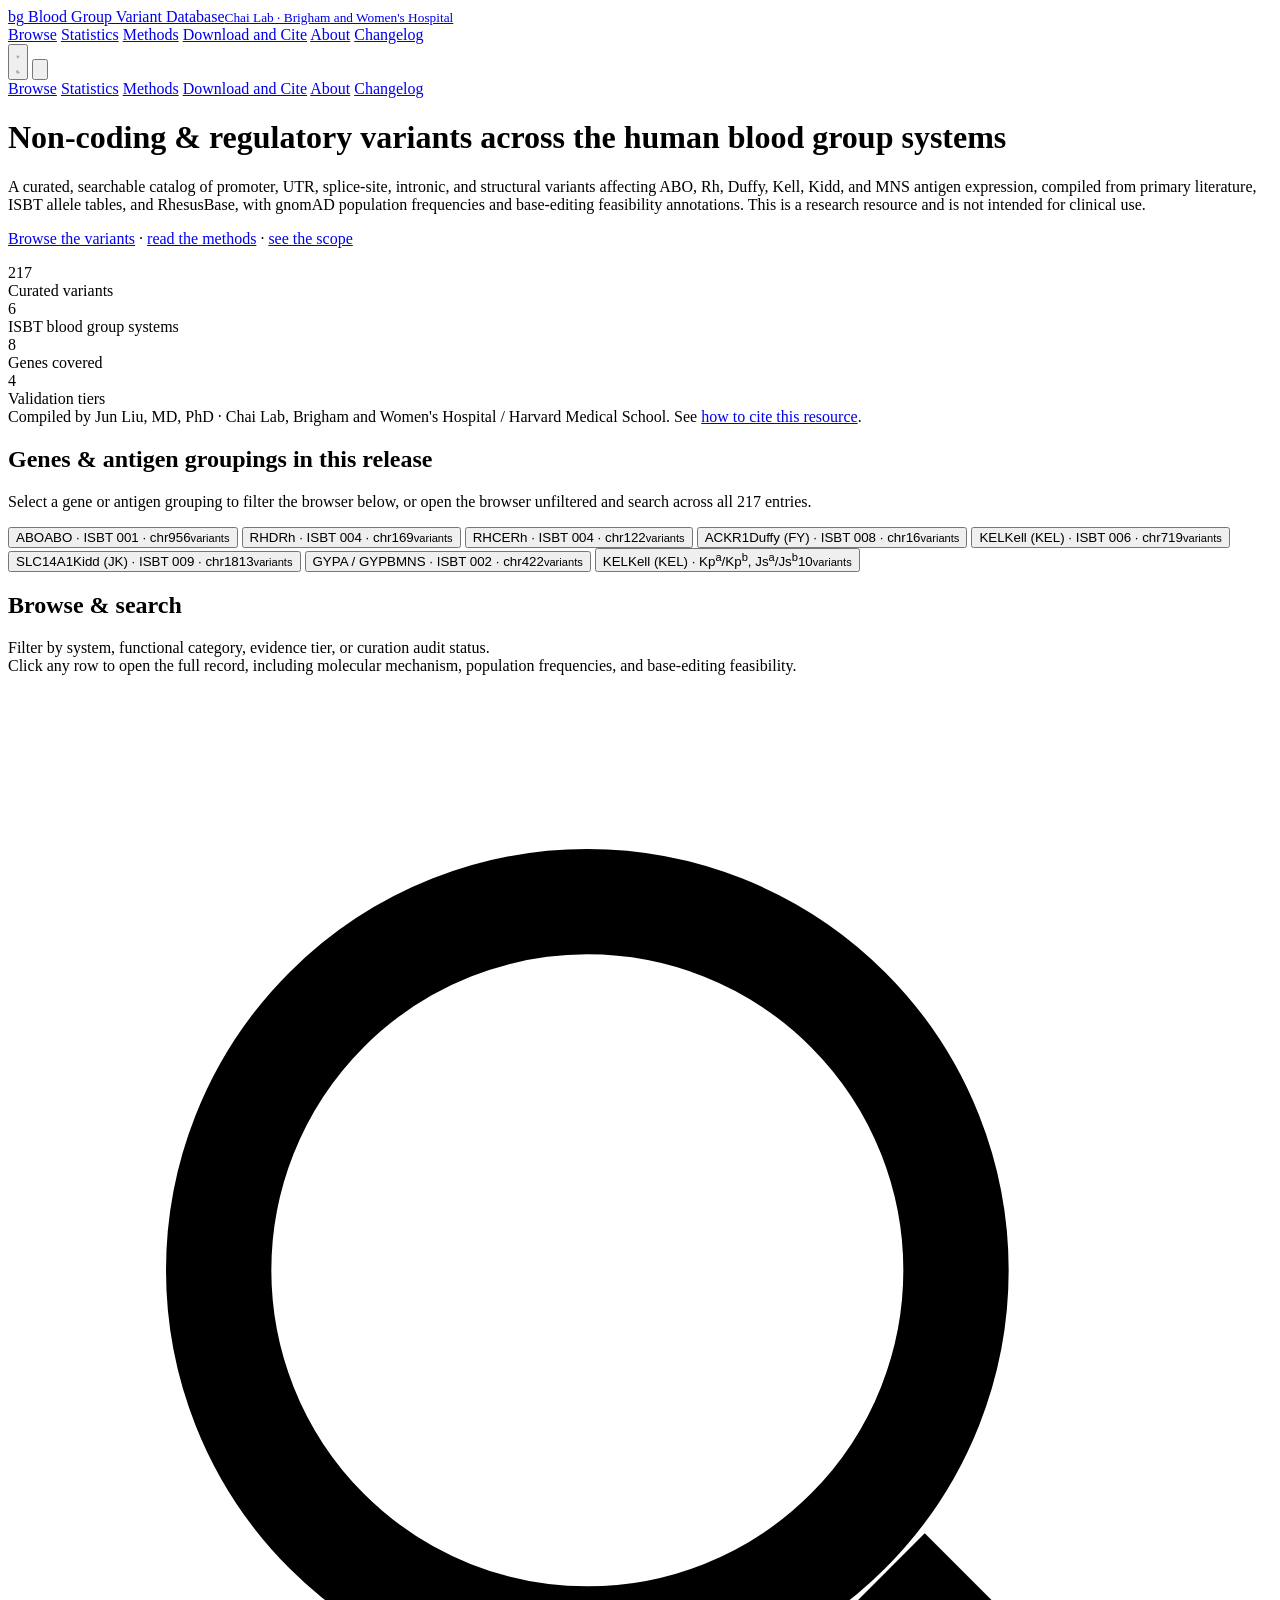
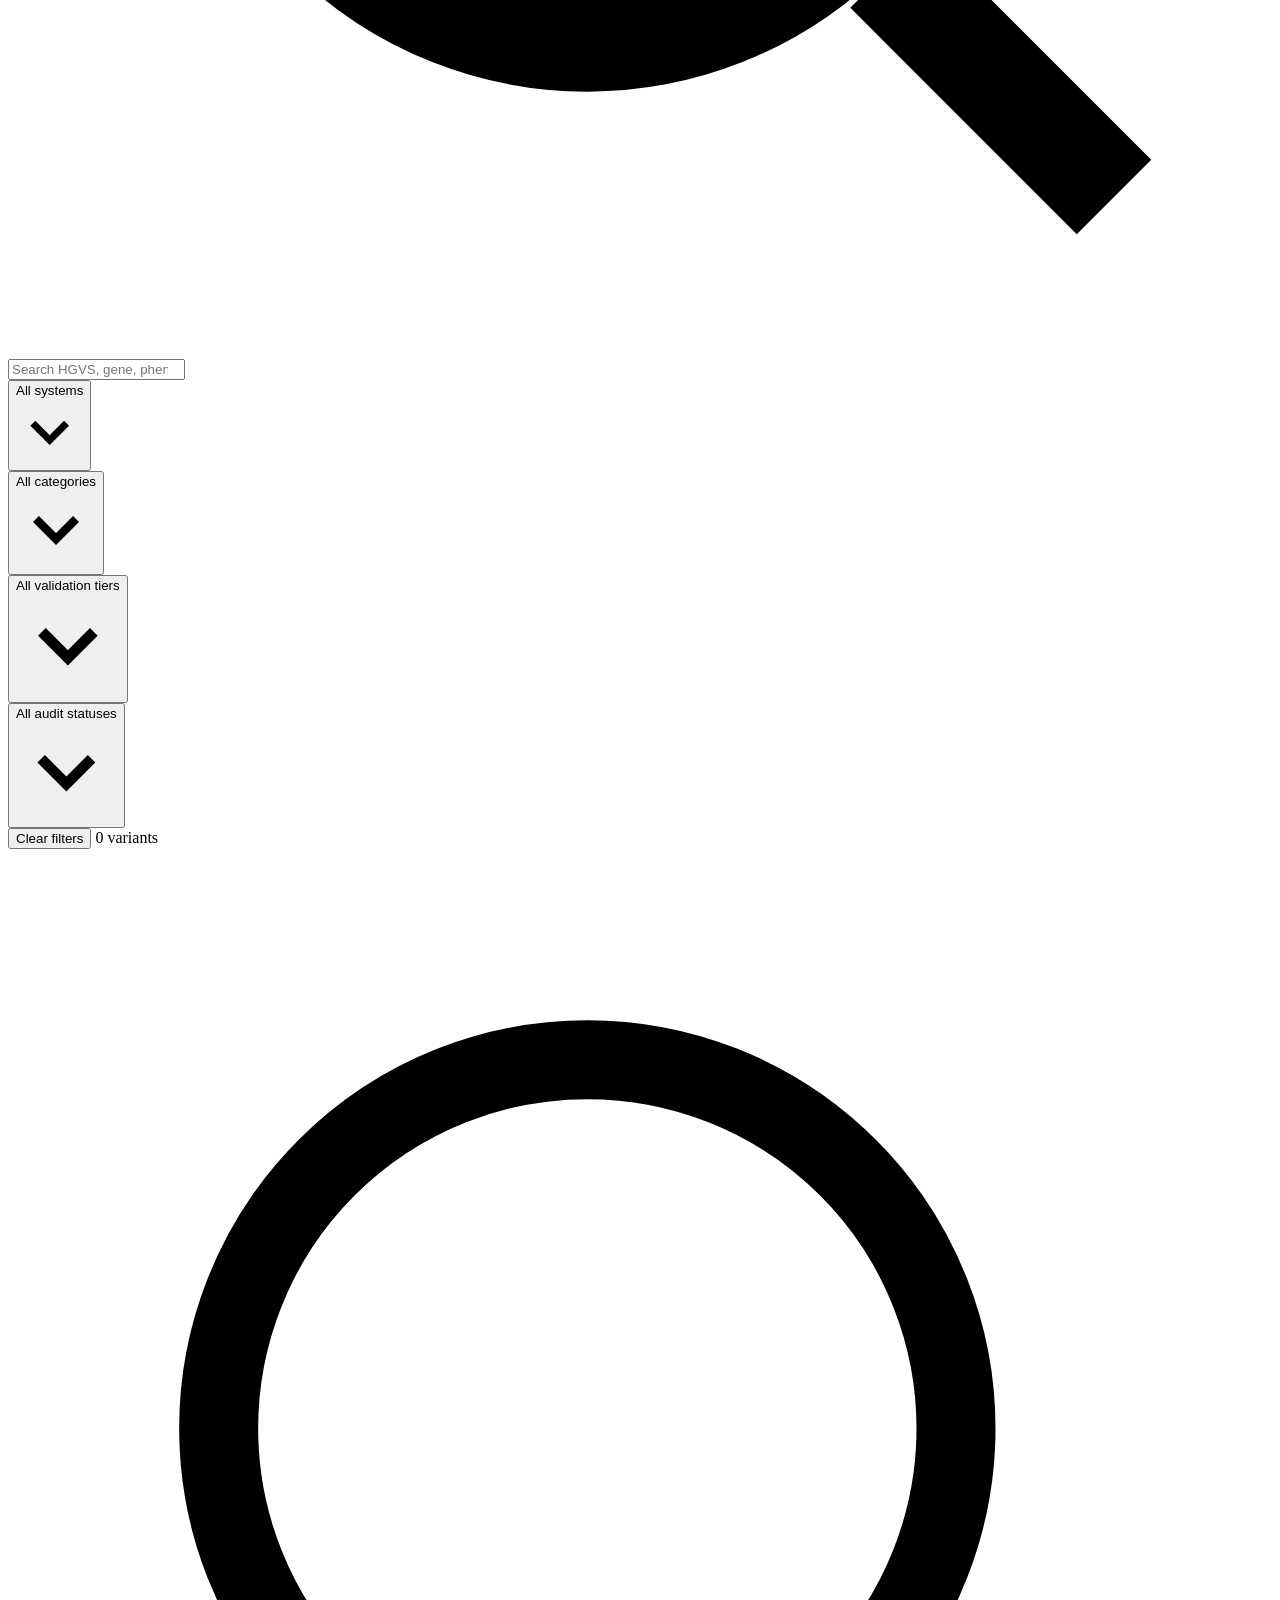
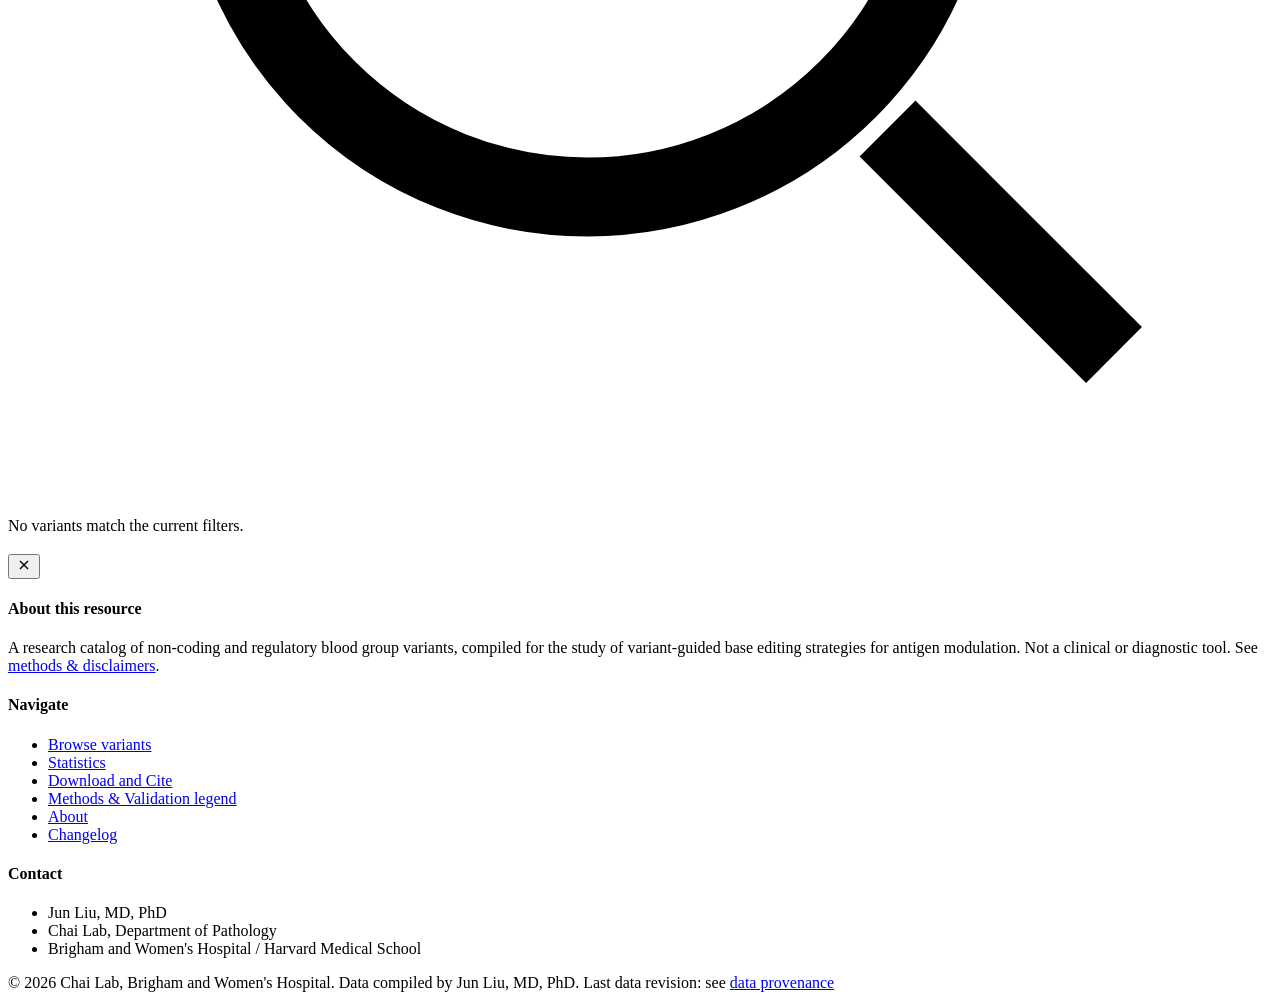
==== index.html @ 2a0e2664 "9/28 Meeting Jun changes" ====
<!DOCTYPE html>
<html lang="en">
<head>
<meta charset="UTF-8">
<meta name="viewport" content="width=device-width, initial-scale=1.0">
<title>Blood Group Variant Database: Non-coding & Regulatory Variants</title>
<meta name="description" content="A curated database of non-coding and regulatory variants across 6 ISBT blood group systems (ABO, RH, MNS, KEL, FY, JK; 8 genes) with ISBT nomenclature, gnomAD frequencies, validation evidence, and base-editing feasibility annotations.">
<link rel="stylesheet" href="assets/style.css">
</head>
<body>

<nav class="site-nav">
  <div class="wrap">
    <a class="brand" href="index.html">
      <span class="brand-mark">bg</span>
      <span class="brand-text">Blood Group Variant Database<small>Chai Lab · Brigham and Women's Hospital</small></span>
    </a>
    <div class="nav-links">
      <a href="index.html" aria-current="page">Browse</a>
      <a href="stats.html">Statistics</a>
      <a href="methods.html">Methods</a>
      <a href="download-cite.html">Download and Cite</a>
      <a href="about.html">About</a>
      <a href="changelog.html">Changelog</a>
    </div>
    <div class="nav-right">
      <button class="theme-toggle" data-theme-toggle aria-label="Toggle dark mode">
        <svg class="icon-sun" viewBox="0 0 24 24" fill="none" stroke="currentColor" stroke-width="2"><circle cx="12" cy="12" r="4"/><path d="M12 2v2M12 20v2M4.9 4.9l1.4 1.4M17.7 17.7l1.4 1.4M2 12h2M20 12h2M4.9 19.1l1.4-1.4M17.7 6.3l1.4-1.4"/></svg>
        <svg class="icon-moon" viewBox="0 0 24 24" fill="none" stroke="currentColor" stroke-width="2"><path d="M21 12.8A9 9 0 1111.2 3a7 7 0 009.8 9.8z"/></svg>
      </button>
      <button class="nav-toggle" id="nav-toggle" aria-label="Menu" aria-expanded="false">
        <svg viewBox="0 0 24 24" fill="none" stroke="currentColor" stroke-width="2"><path d="M4 7h16M4 12h16M4 17h16"/></svg>
      </button>
    </div>
  </div>
  <div class="nav-mobile" id="nav-mobile">
    <a href="index.html" aria-current="page">Browse</a>
    <a href="stats.html">Statistics</a>
    <a href="methods.html">Methods</a>
    <a href="download-cite.html">Download and Cite</a>
    <a href="about.html">About</a>
    <a href="changelog.html">Changelog</a>
  </div>
</nav>

<header class="hero">
  <div class="wrap hero-grid">
    <div>
      <h1>Non-coding &amp; regulatory variants across the human blood group systems</h1>
      <p class="lede">A curated, searchable catalog of promoter, UTR, splice-site, intronic, and structural variants affecting ABO, Rh, Duffy, Kell, Kidd, and MNS antigen expression, compiled from primary literature, ISBT allele tables, and RhesusBase, with gnomAD population frequencies and base-editing feasibility annotations. This is a research resource and is not intended for clinical use.</p>
      <p class="lede"><a href="#browse">Browse the variants</a> &middot; <a href="methods.html">read the methods</a> &middot; <a href="methods.html#scope">see the scope</a></p>
    </div>
    <div class="stat-panel">
      <div class="stat-grid">
        <div><div class="stat-num">217</div><div class="stat-label">Curated variants</div></div>
        <div><div class="stat-num">6</div><div class="stat-label">ISBT blood group systems</div></div>
        <div><div class="stat-num">8</div><div class="stat-label">Genes covered</div></div>
        <div><div class="stat-num">4</div><div class="stat-label">Validation tiers</div></div>
      </div>
      <div class="stat-foot">Compiled by Jun Liu, MD, PhD &middot; Chai Lab, Brigham and Women's Hospital / Harvard Medical School. See <a href="download-cite.html#cite">how to cite this resource</a>.</div>
    </div>
  </div>
</header>

<section class="section">
  <div class="wrap">
    <div class="section-head">
      <h2>Genes &amp; antigen groupings in this release</h2>
      <p>Select a gene or antigen grouping to filter the browser below, or open the browser unfiltered and search across all 217 entries.</p>
    </div>
    <div class="system-grid">
      <button class="system-card" data-system-card="ABO"><span class="gene">ABO</span><span class="sys-name">ABO &middot; ISBT 001 &middot; chr9</span><span class="sys-count">56<small>variants</small></span></button>
      <button class="system-card" data-system-card="RHD"><span class="gene">RHD</span><span class="sys-name">Rh &middot; ISBT 004 &middot; chr1</span><span class="sys-count">69<small>variants</small></span></button>
      <button class="system-card" data-system-card="RHCE"><span class="gene">RHCE</span><span class="sys-name">Rh &middot; ISBT 004 &middot; chr1</span><span class="sys-count">22<small>variants</small></span></button>
      <button class="system-card" data-system-card="Duffy"><span class="gene">ACKR1</span><span class="sys-name">Duffy (FY) &middot; ISBT 008 &middot; chr1</span><span class="sys-count">6<small>variants</small></span></button>
      <button class="system-card" data-system-card="Kell"><span class="gene">KEL</span><span class="sys-name">Kell (KEL) &middot; ISBT 006 &middot; chr7</span><span class="sys-count">19<small>variants</small></span></button>
      <button class="system-card" data-system-card="Kidd"><span class="gene">SLC14A1</span><span class="sys-name">Kidd (JK) &middot; ISBT 009 &middot; chr18</span><span class="sys-count">13<small>variants</small></span></button>
      <button class="system-card" data-system-card="MNS"><span class="gene">GYPA / GYPB</span><span class="sys-name">MNS &middot; ISBT 002 &middot; chr4</span><span class="sys-count">22<small>variants</small></span></button>
      <button class="system-card" data-system-card="KellOther"><span class="gene">KEL</span><span class="sys-name">Kell (KEL) &middot; Kp<sup>a</sup>/Kp<sup>b</sup>, Js<sup>a</sup>/Js<sup>b</sup></span><span class="sys-count">10<small>variants</small></span></button>
    </div>
  </div>
</section>

<section class="section" id="browse">
  <div class="wrap">
    <div class="section-head">
      <h2>Browse &amp; search</h2>
      <p>Filter by system, functional category, evidence tier, or curation audit status.<br>Click any row to open the full record, including molecular mechanism, population frequencies, and base-editing feasibility.</p>
    </div>

    <div class="browser-shell">
      <div class="toolbar">
        <div class="search-row">
          <div class="search-box">
            <svg viewBox="0 0 24 24" fill="none" stroke="currentColor" stroke-width="2"><circle cx="11" cy="11" r="7"/><path d="M21 21l-4.3-4.3"/></svg>
            <input id="q" type="search" placeholder="Search HGVS, gene, phenotype, rsID, or reference…" aria-label="Search variants">
          </div>
        </div>
        <div class="filter-row">
          <select id="f-system" aria-label="Filter by system">
            <option value="">All systems</option>
            <option value="ABO">ABO</option>
            <option value="RHD">RHD</option>
            <option value="RHCE">RHCE</option>
            <option value="Duffy">Duffy (ACKR1)</option>
            <option value="Kidd">Kidd (SLC14A1)</option>
            <option value="MNS">MNS (GYPA/GYPB)</option>
            <option value="Kell">Kell (KEL)</option>
            <option value="KellOther">Kell Other</option>
          </select>
          <select id="f-category" aria-label="Filter by category">
            <option value="">All categories</option>
          </select>
          <select id="f-validation" aria-label="Filter by validation tier">
            <option value="">All validation tiers</option>
            <option value="Functional / Cell culture">Functional / Cell culture</option>
            <option value="Clinical / Serological">Clinical / Serological</option>
            <option value="Database only">Database only</option>
            <option value="In silico / unvalidated">In silico / unvalidated</option>
            <option value="Not characterized">Not characterized</option>
          </select>
          <select id="f-audit" aria-label="Filter by audit status">
            <option value="">All audit statuses</option>
            <option value="Verified">Verified</option>
            <option value="Likely valid">Likely valid</option>
            <option value="Corrected">Corrected</option>
            <option value="Flagged">Flagged</option>
            <option value="Unaudited">Unaudited</option>
          </select>
          <button class="filter-clear" id="f-clear">Clear filters</button>
          <span class="result-count" id="result-count"></span>
        </div>
      </div>

      <div class="table-scroll">
        <table class="variant-table">
          <thead>
            <tr>
              <th><button data-sort="variant_id">Variant <span class="sort-arrow"></span></button></th>
              <th><button data-sort="hgvs">HGVS <span class="sort-arrow"></span></button></th>
              <th><button data-sort="phenotype">Observed phenotype <span class="sort-arrow"></span></button></th>
              <th><button data-sort="variant_category">Category <span class="sort-arrow"></span></button></th>
              <th><button data-sort="af">gnomAD v4 AF <span class="sort-arrow"></span></button></th>
              <th><button data-sort="validation_level">Validation <span class="sort-arrow"></span></button></th>
              <th><button data-sort="audit_status">Audit <span class="sort-arrow"></span></button></th>
            </tr>
          </thead>
          <tbody id="variant-tbody"></tbody>
        </table>
      </div>
      <div class="empty-state" id="empty-state" style="display:none">
        <svg viewBox="0 0 24 24" fill="none" stroke="currentColor" stroke-width="1.5"><circle cx="11" cy="11" r="7"/><path d="M21 21l-4.3-4.3"/></svg>
        <div>No variants match the current filters.</div>
      </div>
    </div>
  </div>
</section>

<div class="drawer-overlay" id="drawer-overlay"></div>
<aside class="drawer" id="drawer" tabindex="-1" aria-label="Variant detail">
  <div class="drawer-head">
    <div>
      <h3 id="drawer-title" class="mono"></h3>
      <div class="sub" id="drawer-sub"></div>
    </div>
    <button class="drawer-close" id="drawer-close" aria-label="Close">
      <svg viewBox="0 0 24 24" fill="none" stroke="currentColor" stroke-width="2" width="16" height="16"><path d="M18 6L6 18M6 6l12 12"/></svg>
    </button>
  </div>
  <div class="drawer-body" id="drawer-body"></div>
</aside>

<footer class="site-footer">
  <div class="wrap">
    <div class="footer-grid">
      <div>
        <h4>About this resource</h4>
        <p>A research catalog of non-coding and regulatory blood group variants, compiled for the study of variant-guided base editing strategies for antigen modulation. Not a clinical or diagnostic tool. See <a href="methods.html">methods &amp; disclaimers</a>.</p>
      </div>
      <div>
        <h4>Navigate</h4>
        <ul>
          <li><a href="index.html">Browse variants</a></li>
          <li><a href="stats.html">Statistics</a></li>
          <li><a href="download-cite.html">Download and Cite</a></li>
          <li><a href="methods.html">Methods &amp; Validation legend</a></li>
          <li><a href="about.html">About</a></li>
          <li><a href="changelog.html">Changelog</a></li>
        </ul>
      </div>
      <div>
        <h4>Contact</h4>
        <ul>
          <li>Jun Liu, MD, PhD</li>
          <li>Chai Lab, Department of Pathology</li>
          <li>Brigham and Women's Hospital / Harvard Medical School</li>
        </ul>
      </div>
    </div>
    <div class="footer-bottom">
      <span>&copy; <span id="site-year"></span> Chai Lab, Brigham and Women's Hospital. Data compiled by Jun Liu, MD, PhD.</span>
      <span>Last data revision: see <a href="methods.html#provenance">data provenance</a></span>
    </div>
  </div>
</footer>

<script src="assets/data.js"></script>
<script src="assets/app.js"></script>
</body>
</html>
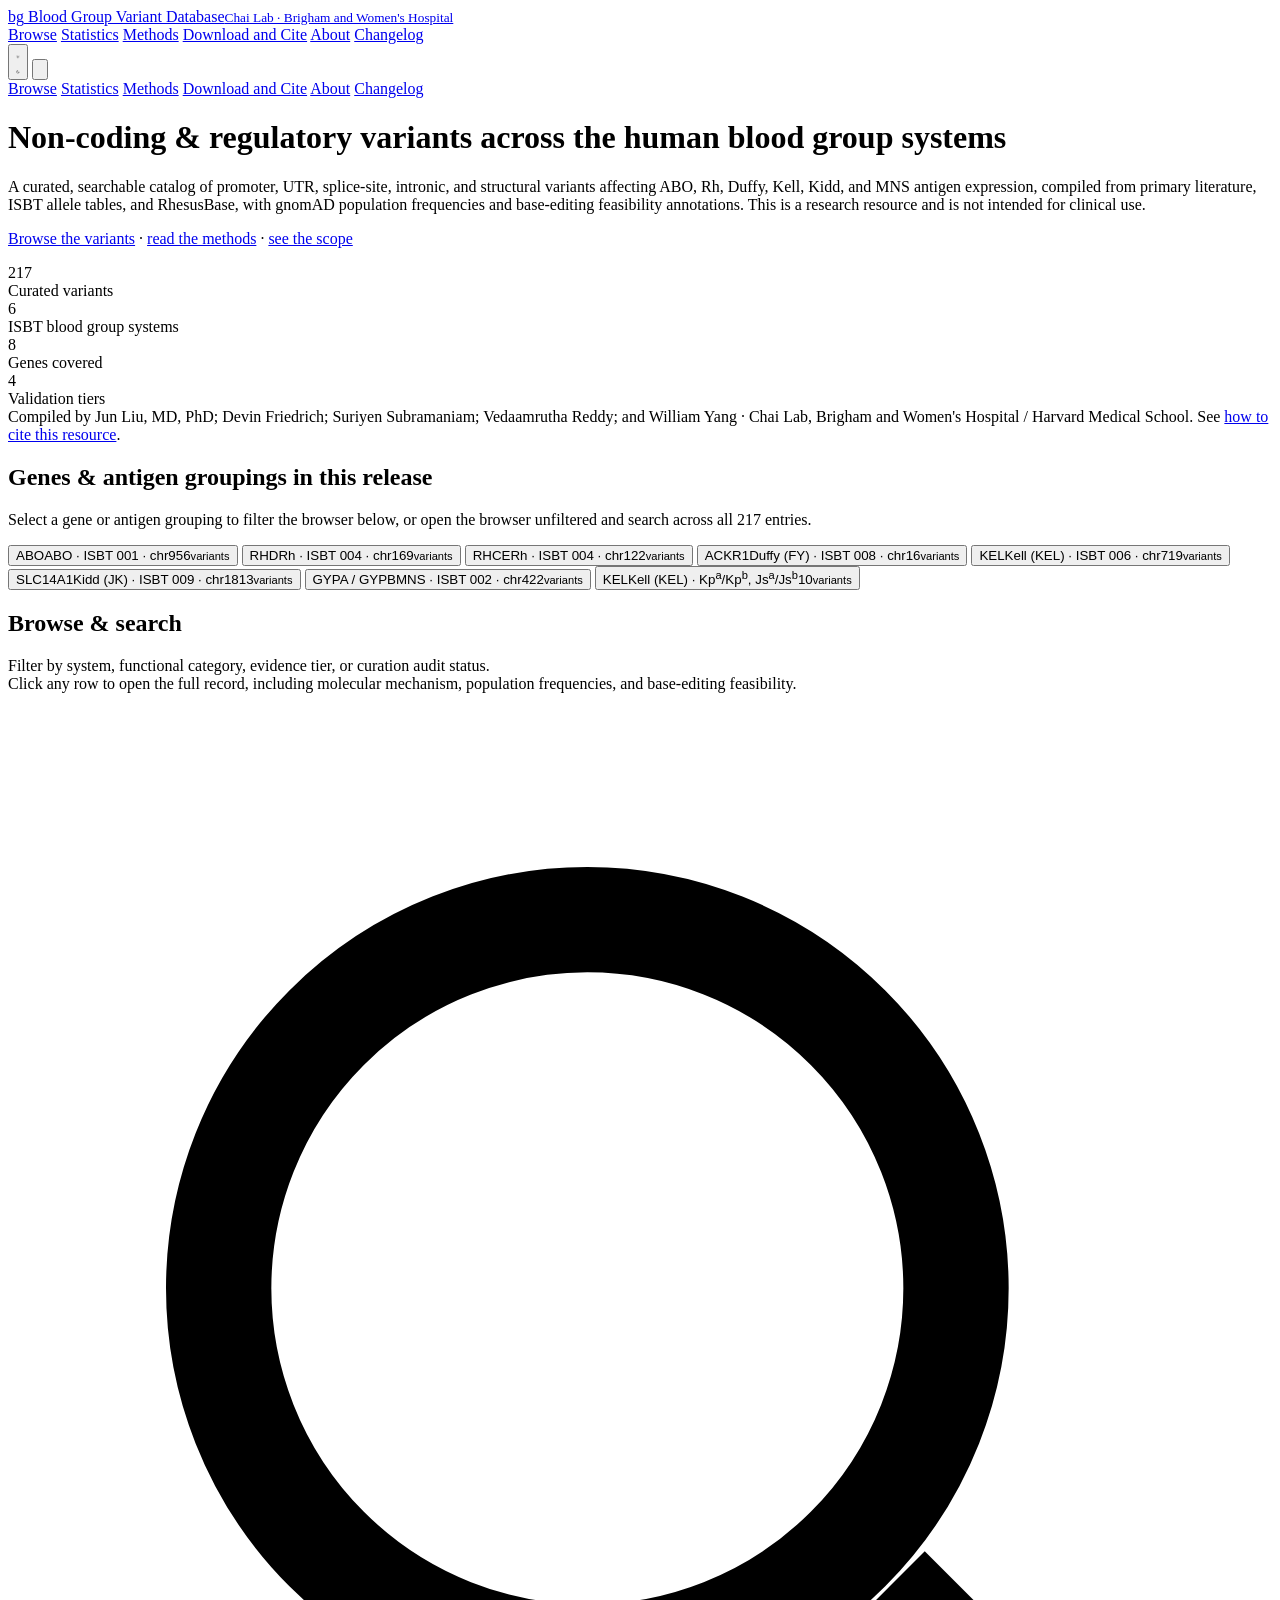
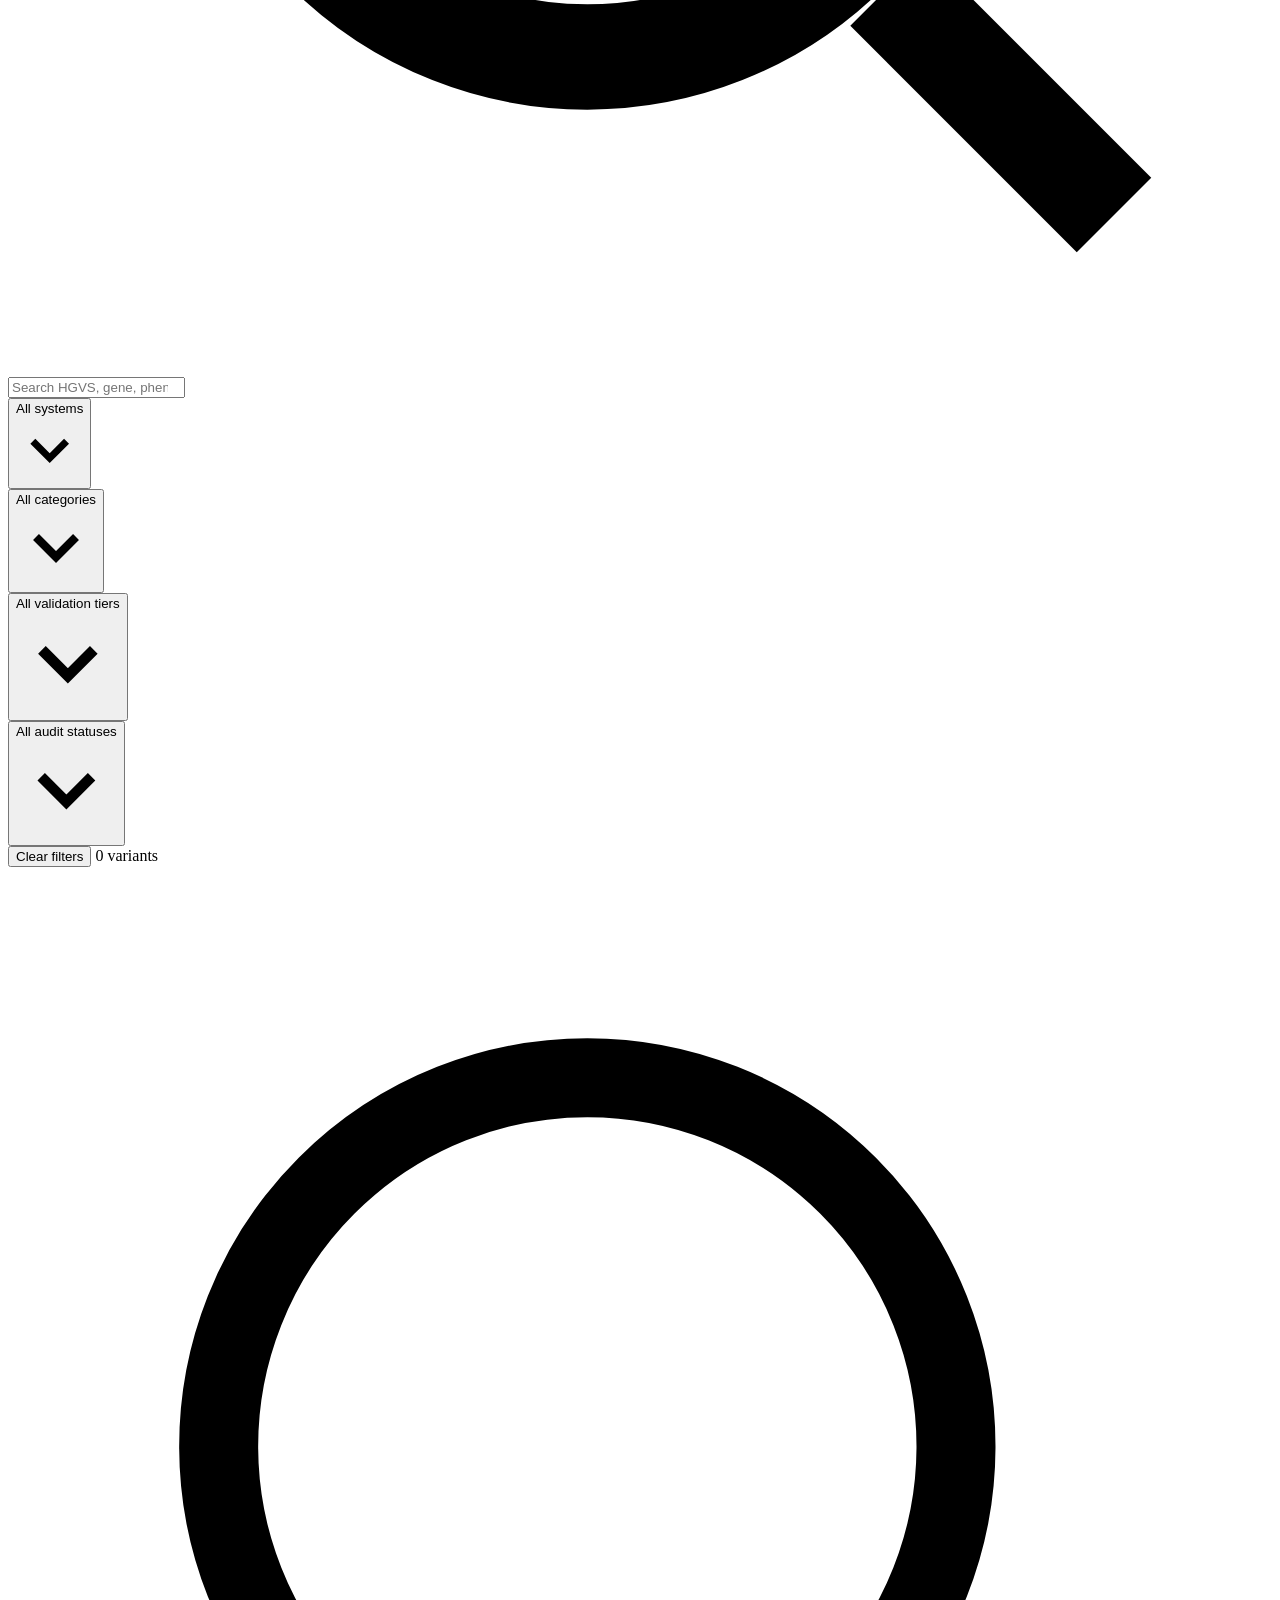
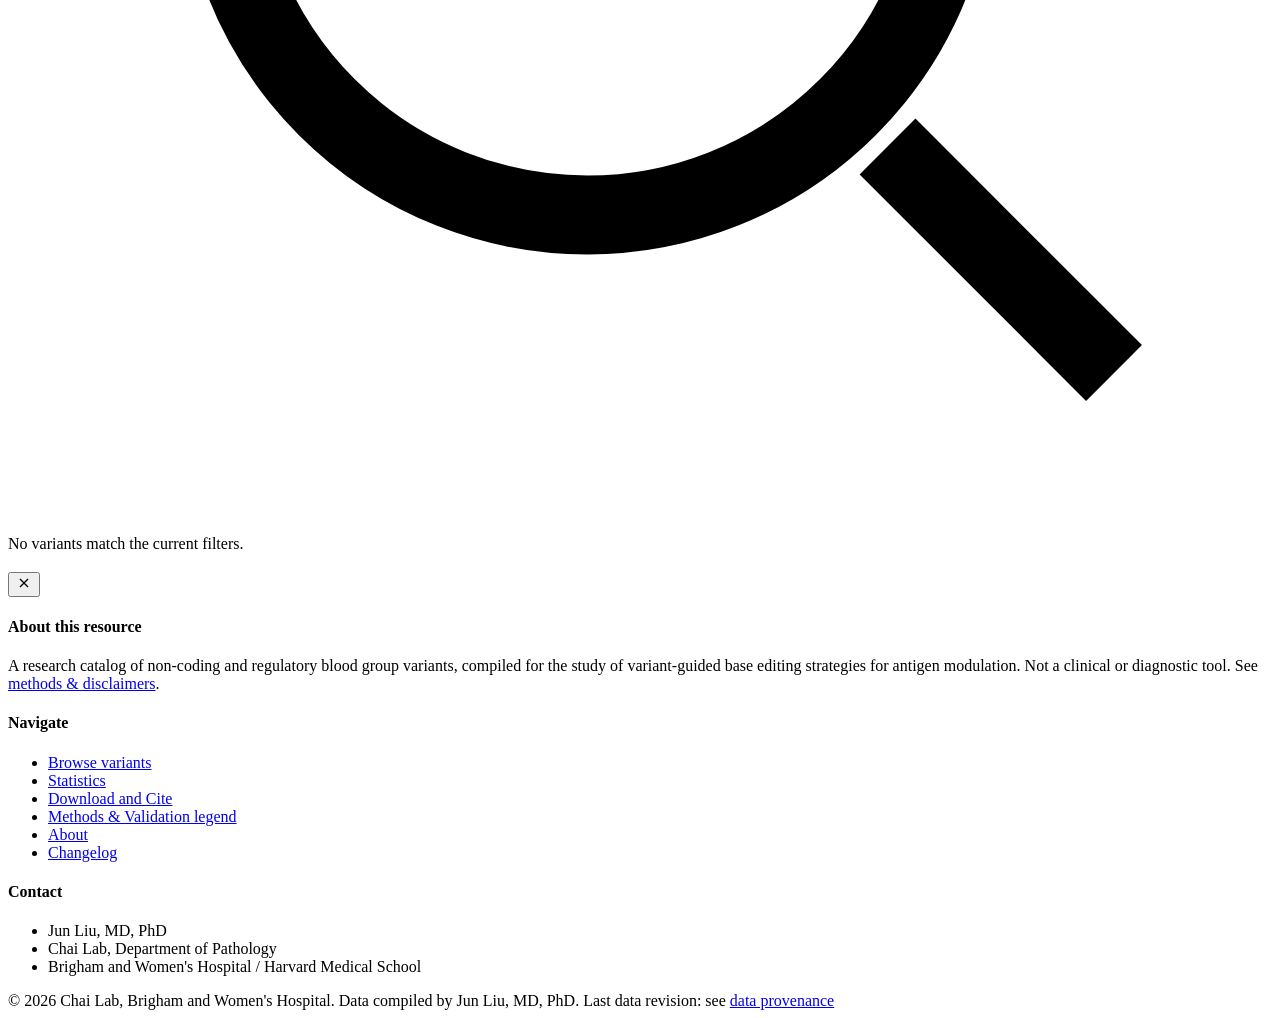
==== commit 7adfb842: "Initial Citation Changes" ====
--- a/index.html
+++ b/index.html
@@ -57,7 +57,7 @@
         <div><div class="stat-num">8</div><div class="stat-label">Genes covered</div></div>
         <div><div class="stat-num">4</div><div class="stat-label">Validation tiers</div></div>
       </div>
-      <div class="stat-foot">Compiled by Jun Liu, MD, PhD &middot; Chai Lab, Brigham and Women's Hospital / Harvard Medical School. See <a href="download-cite.html#cite">how to cite this resource</a>.</div>
+      <div class="stat-foot">Compiled by Jun Liu, MD, PhD; Devin Friedrich; Suriyen Subramaniam; Vedaamrutha Reddy; and William Yang &middot; Chai Lab, Brigham and Women's Hospital / Harvard Medical School. See <a href="download-cite.html#cite">how to cite this resource</a>.</div>
     </div>
   </div>
 </header>
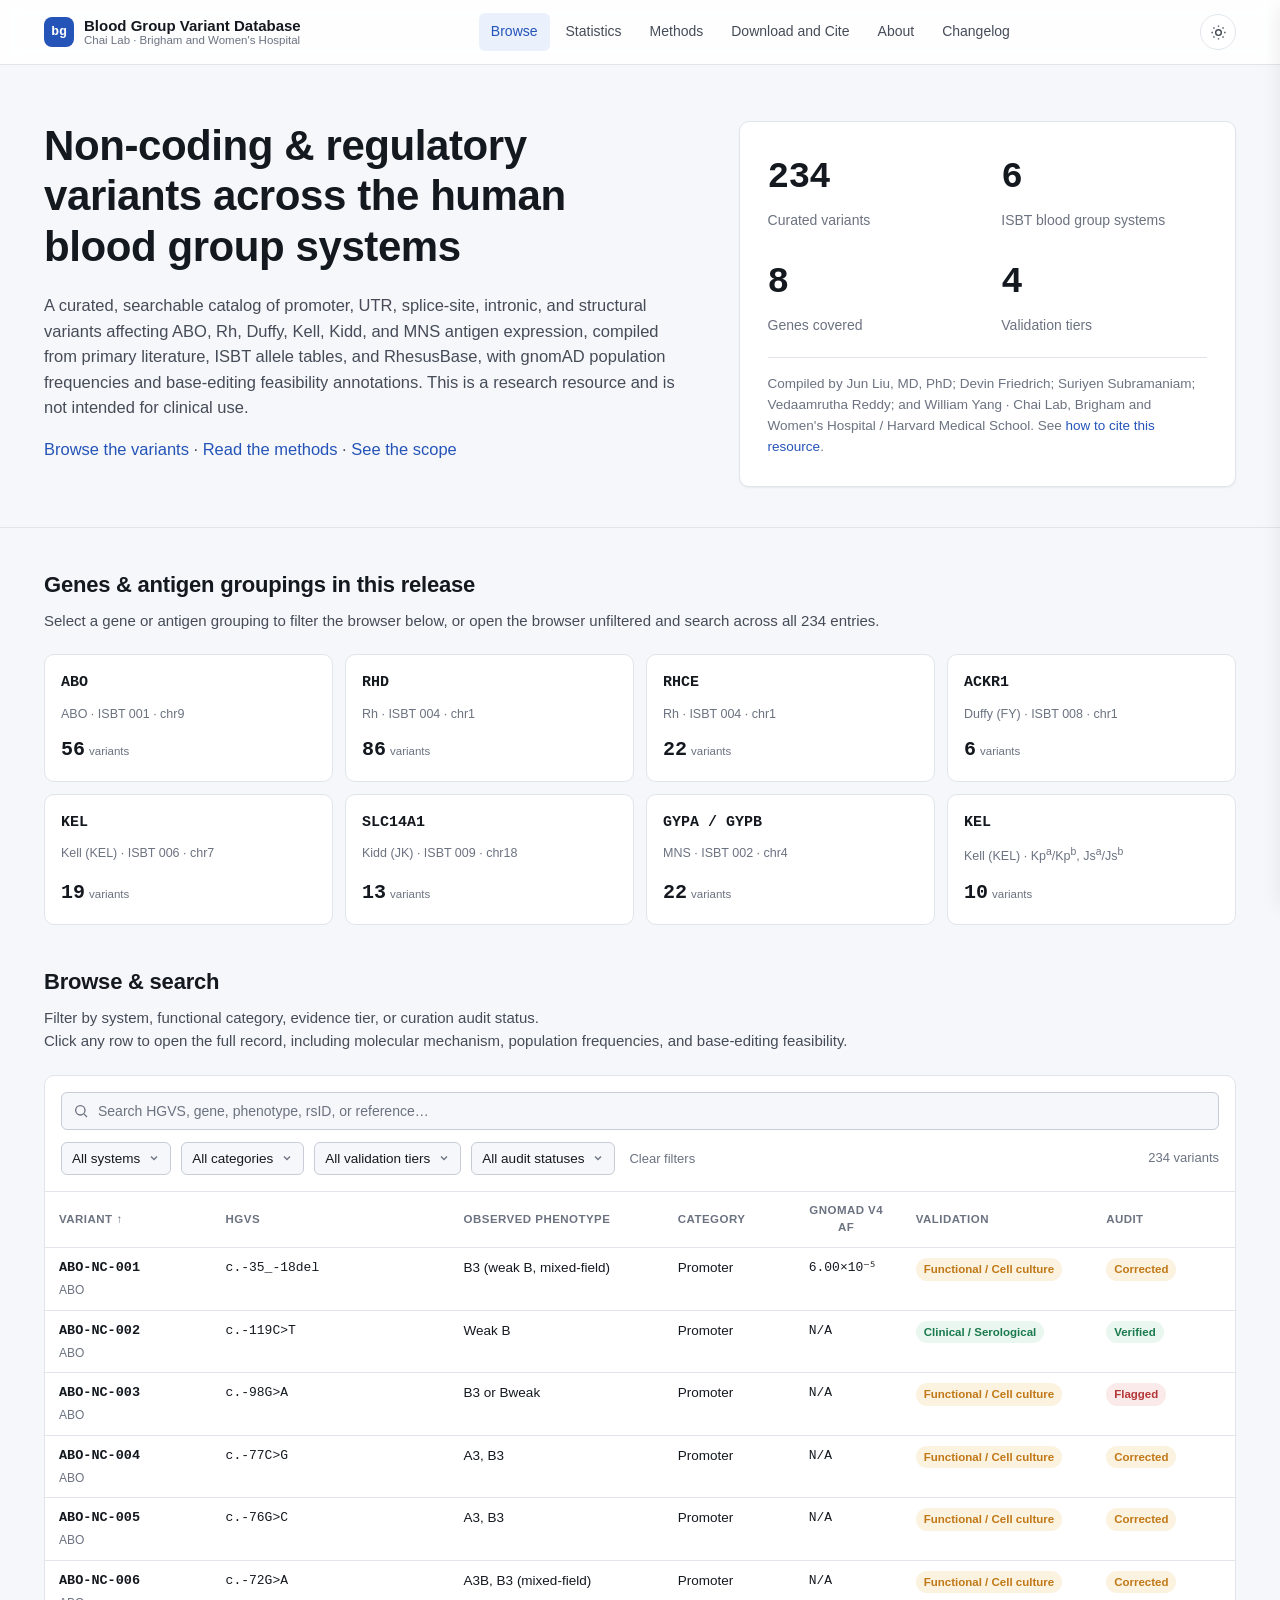
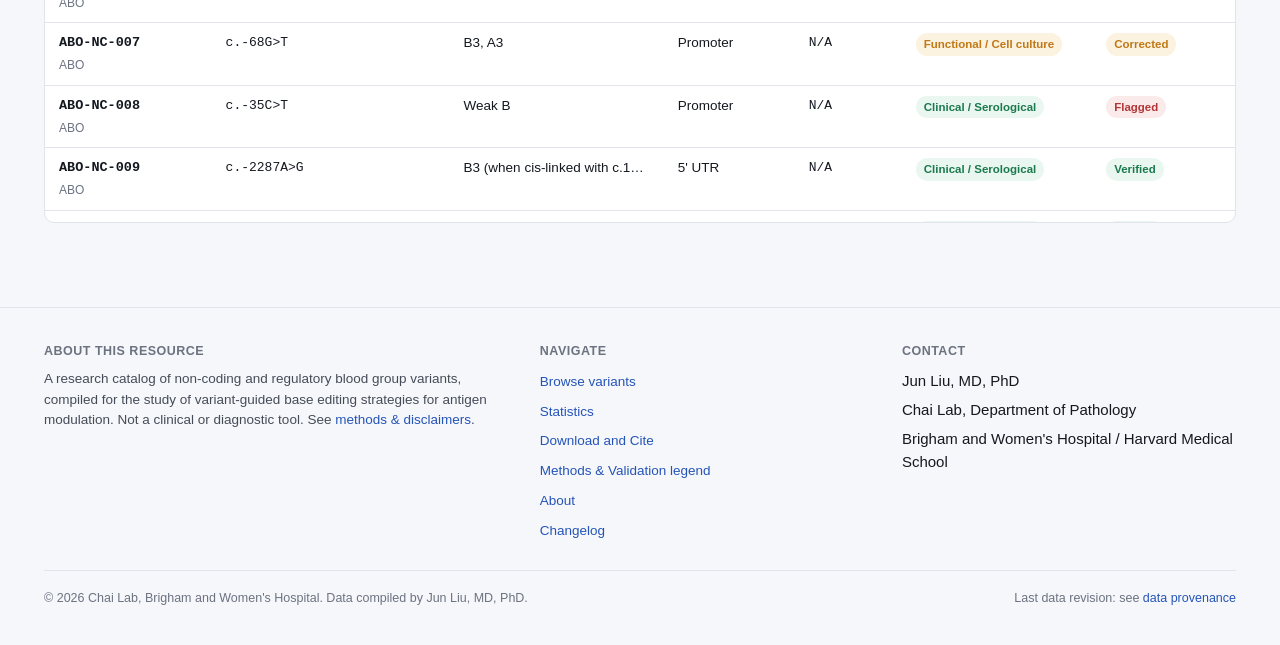
==== commit 3818133f: "Formatting Changes" ====
--- a/index.html
+++ b/index.html
@@ -28,18 +28,7 @@
         <svg class="icon-sun" viewBox="0 0 24 24" fill="none" stroke="currentColor" stroke-width="2"><circle cx="12" cy="12" r="4"/><path d="M12 2v2M12 20v2M4.9 4.9l1.4 1.4M17.7 17.7l1.4 1.4M2 12h2M20 12h2M4.9 19.1l1.4-1.4M17.7 6.3l1.4-1.4"/></svg>
         <svg class="icon-moon" viewBox="0 0 24 24" fill="none" stroke="currentColor" stroke-width="2"><path d="M21 12.8A9 9 0 1111.2 3a7 7 0 009.8 9.8z"/></svg>
       </button>
-      <button class="nav-toggle" id="nav-toggle" aria-label="Menu" aria-expanded="false">
-        <svg viewBox="0 0 24 24" fill="none" stroke="currentColor" stroke-width="2"><path d="M4 7h16M4 12h16M4 17h16"/></svg>
-      </button>
     </div>
-  </div>
-  <div class="nav-mobile" id="nav-mobile">
-    <a href="index.html" aria-current="page">Browse</a>
-    <a href="stats.html">Statistics</a>
-    <a href="methods.html">Methods</a>
-    <a href="download-cite.html">Download and Cite</a>
-    <a href="about.html">About</a>
-    <a href="changelog.html">Changelog</a>
   </div>
 </nav>
 
@@ -48,11 +37,11 @@
     <div>
       <h1>Non-coding &amp; regulatory variants across the human blood group systems</h1>
       <p class="lede">A curated, searchable catalog of promoter, UTR, splice-site, intronic, and structural variants affecting ABO, Rh, Duffy, Kell, Kidd, and MNS antigen expression, compiled from primary literature, ISBT allele tables, and RhesusBase, with gnomAD population frequencies and base-editing feasibility annotations. This is a research resource and is not intended for clinical use.</p>
-      <p class="lede"><a href="#browse">Browse the variants</a> &middot; <a href="methods.html">read the methods</a> &middot; <a href="methods.html#scope">see the scope</a></p>
+      <p class="lede"><a href="#browse">Browse the variants</a> &middot; <a href="methods.html">Read the methods</a> &middot; <a href="methods.html#scope">See the scope</a></p>
     </div>
     <div class="stat-panel">
       <div class="stat-grid">
-        <div><div class="stat-num">217</div><div class="stat-label">Curated variants</div></div>
+        <div><div class="stat-num">234</div><div class="stat-label">Curated variants</div></div>
         <div><div class="stat-num">6</div><div class="stat-label">ISBT blood group systems</div></div>
         <div><div class="stat-num">8</div><div class="stat-label">Genes covered</div></div>
         <div><div class="stat-num">4</div><div class="stat-label">Validation tiers</div></div>
@@ -66,11 +55,11 @@
   <div class="wrap">
     <div class="section-head">
       <h2>Genes &amp; antigen groupings in this release</h2>
-      <p>Select a gene or antigen grouping to filter the browser below, or open the browser unfiltered and search across all 217 entries.</p>
+      <p>Select a gene or antigen grouping to filter the browser below, or open the browser unfiltered and search across all 234 entries.</p>
     </div>
     <div class="system-grid">
       <button class="system-card" data-system-card="ABO"><span class="gene">ABO</span><span class="sys-name">ABO &middot; ISBT 001 &middot; chr9</span><span class="sys-count">56<small>variants</small></span></button>
-      <button class="system-card" data-system-card="RHD"><span class="gene">RHD</span><span class="sys-name">Rh &middot; ISBT 004 &middot; chr1</span><span class="sys-count">69<small>variants</small></span></button>
+      <button class="system-card" data-system-card="RHD"><span class="gene">RHD</span><span class="sys-name">Rh &middot; ISBT 004 &middot; chr1</span><span class="sys-count">86<small>variants</small></span></button>
       <button class="system-card" data-system-card="RHCE"><span class="gene">RHCE</span><span class="sys-name">Rh &middot; ISBT 004 &middot; chr1</span><span class="sys-count">22<small>variants</small></span></button>
       <button class="system-card" data-system-card="Duffy"><span class="gene">ACKR1</span><span class="sys-name">Duffy (FY) &middot; ISBT 008 &middot; chr1</span><span class="sys-count">6<small>variants</small></span></button>
       <button class="system-card" data-system-card="Kell"><span class="gene">KEL</span><span class="sys-name">Kell (KEL) &middot; ISBT 006 &middot; chr7</span><span class="sys-count">19<small>variants</small></span></button>
--- a/assets/style.css
+++ b/assets/style.css
@@ -0,0 +1,459 @@
+/* ====================================================================
+   Blood Group Variant Database: shared styles
+   Design language: clinical-genomics resource (ISBT / BGMUT structure,
+   gnomAD-style browser density). One accent color, one type system,
+   light by default; dark via the manual toggle.
+   ==================================================================== */
+
+*, *::before, *::after { box-sizing: border-box; }
+
+:root {
+  --font-sans: -apple-system, BlinkMacSystemFont, "Segoe UI", ui-sans-serif, Roboto, Helvetica, Arial, sans-serif;
+  --font-mono: ui-monospace, "SF Mono", "Cascadia Mono", "JetBrains Mono", Menlo, Consolas, monospace;
+
+  --ink: #14181f;
+  --ink-soft: #454c58;
+  --muted: #6b7280;
+  --paper: #f6f7fa;
+  --surface: #ffffff;
+  --surface-raised: #ffffff;
+  --border: #e1e4ea;
+  --border-strong: #c8ccd6;
+  --accent: #2454b8;
+  --accent-ink: #ffffff;
+  --accent-soft: #eaf0fc;
+  --accent-soft-border: #c9d9f5;
+  --focus: #2454b8;
+  --code-bg: #eef1f6;
+
+  --tier-good: #1b7a4d;
+  --tier-good-bg: #eaf7f0;
+  --tier-mid: #c17817;
+  --tier-mid-bg: #fbf2df;
+  --tier-low: #5f5a8a;
+  --tier-low-bg: #eef0f3;
+  --tier-flag: #b33636;
+  --tier-flag-bg: #fbeaea;
+
+  --shadow-sm: 0 1px 2px rgba(20, 24, 31, 0.06);
+  --shadow-md: 0 6px 20px rgba(20, 24, 31, 0.08);
+  --radius: 10px;
+  --radius-sm: 6px;
+  --nav-h: 64px;
+}
+
+:root[data-theme="dark"] {
+  --ink: #e8eaf0;
+  --ink-soft: #b7bcc8;
+  --muted: #8a90a0;
+  --paper: #0e1013;
+  --surface: #15181d;
+  --surface-raised: #1a1e25;
+  --border: #262b34;
+  --border-strong: #363c48;
+  --accent: #6f9aef;
+  --accent-ink: #0e1013;
+  --accent-soft: #182236;
+  --accent-soft-border: #29385c;
+  --focus: #6f9aef;
+  --code-bg: #1b1f27;
+
+  --tier-good: #57c98c;
+  --tier-good-bg: #10251b;
+  --tier-mid: #e8b64a;
+  --tier-mid-bg: #2a2110;
+  --tier-low: #a89ee0;
+  --tier-low-bg: #1c1f25;
+  --tier-flag: #e88a8a;
+  --tier-flag-bg: #2a1414;
+
+  --shadow-sm: 0 1px 2px rgba(0, 0, 0, 0.3);
+  --shadow-md: 0 10px 30px rgba(0, 0, 0, 0.4);
+}
+
+html { color-scheme: light; }
+/* keep anchor targets clear of the sticky nav */
+html { scroll-padding-top: calc(var(--nav-h) + 16px); }
+/* follow the manual theme toggle for native controls (checkboxes, scrollbars) */
+html[data-theme="light"] { color-scheme: light; }
+html[data-theme="dark"] { color-scheme: dark; }
+
+body {
+  margin: 0;
+  background: var(--paper);
+  color: var(--ink);
+  font-family: var(--font-sans);
+  font-size: 15px;
+  line-height: 1.55;
+  -webkit-font-smoothing: antialiased;
+}
+
+a { color: var(--accent); text-decoration: none; }
+a:hover { text-decoration: underline; }
+a:focus-visible, button:focus-visible, input:focus-visible, select:focus-visible, [tabindex]:focus-visible {
+  outline: 2px solid var(--focus);
+  outline-offset: 2px;
+}
+
+.wrap { max-width: 1240px; margin: 0 auto; padding: 0 24px; }
+
+code, .mono { font-family: var(--font-mono); }
+
+h1, h2, h3, h4 { line-height: 1.2; margin: 0 0 0.5em; font-weight: 650; letter-spacing: -0.01em; }
+p { margin: 0 0 1em; color: var(--ink-soft); }
+
+/* ---------- top nav ---------- */
+.site-nav {
+  position: sticky; top: 0; z-index: 40;
+  background: color-mix(in srgb, var(--surface) 88%, transparent);
+  backdrop-filter: blur(10px) saturate(140%);
+  -webkit-backdrop-filter: blur(10px) saturate(140%);
+  border-bottom: 1px solid var(--border);
+}
+.site-nav .wrap { display: flex; align-items: center; justify-content: space-between; gap: 20px; width: 100%; height: var(--nav-h); }
+.brand { display: flex; align-items: center; gap: 10px; color: var(--ink); font-weight: 650; font-size: 15px; }
+.brand:hover { text-decoration: none; }
+.brand-mark {
+  width: 30px; height: 30px; border-radius: 8px;
+  background: var(--accent); color: var(--accent-ink);
+  display: flex; align-items: center; justify-content: center;
+  font-family: var(--font-mono); font-weight: 700; font-size: 13px;
+  flex: none;
+}
+.brand-text { display: flex; flex-direction: column; line-height: 1.15; }
+.brand-text small { font-weight: 500; color: var(--muted); font-size: 11.5px; }
+/* phones: keep the title and the lab line on one line each */
+@media (max-width: 640px) {
+  .site-nav .wrap { padding: 0 16px; gap: 12px; }
+  .brand { font-size: 13px; gap: 8px; min-width: 0; }
+  .brand-text { min-width: 0; white-space: nowrap; overflow: hidden; }
+  .brand-text small { font-size: 10px; overflow: hidden; text-overflow: ellipsis; }
+}
+
+.nav-links { display: flex; align-items: center; gap: 4px; }
+.nav-links a {
+  color: var(--ink-soft); font-size: 14px; font-weight: 500;
+  padding: 8px 12px; border-radius: var(--radius-sm);
+}
+.nav-links a:hover { color: var(--ink); background: var(--code-bg); text-decoration: none; }
+.nav-links a[aria-current="page"] { color: var(--accent); background: var(--accent-soft); }
+
+.theme-toggle {
+  border: 1px solid var(--border); background: var(--surface); color: var(--ink-soft);
+  width: 36px; height: 36px; border-radius: 999px; cursor: pointer;
+  display: flex; align-items: center; justify-content: center; flex: none;
+}
+.theme-toggle:hover { border-color: var(--border-strong); color: var(--ink); }
+.theme-toggle svg { width: 17px; height: 17px; }
+.theme-toggle .icon-moon { display: none; }
+:root[data-theme="dark"] .theme-toggle .icon-sun { display: none; }
+:root[data-theme="dark"] .theme-toggle .icon-moon { display: block; }
+
+.nav-right { display: flex; align-items: center; gap: 8px; }
+
+/* narrower screens: the page tabs become a row of buttons under the title.
+   The bar stops being sticky here, since the extra row would cover too much of the page. */
+@media (max-width: 1040px) {
+  .site-nav { position: static; }
+  html { scroll-padding-top: 16px; }
+  .site-nav .wrap { flex-wrap: wrap; height: auto; padding-top: 10px; padding-bottom: 12px; row-gap: 10px; }
+  .nav-links { order: 3; width: 100%; flex-wrap: wrap; gap: 6px; }
+  .nav-links a { border: 1px solid var(--border); background: var(--surface); padding: 6px 12px; font-size: 13px; }
+  .nav-links a[aria-current="page"] { border-color: var(--accent-soft-border); }
+}
+
+/* ---------- hero ---------- */
+.hero { padding: 56px 0 40px; border-bottom: 1px solid var(--border); }
+.hero-grid { display: grid; grid-template-columns: 1.3fr 1fr; gap: 48px; align-items: start; }
+@media (max-width: 900px) { .hero-grid { grid-template-columns: 1fr; gap: 28px; } }
+
+.eyebrow {
+  display: inline-flex; align-items: center; gap: 6px;
+  font-size: 12.5px; font-weight: 600; color: var(--accent);
+  background: var(--accent-soft); border: 1px solid var(--accent-soft-border);
+  padding: 4px 10px; border-radius: 999px; margin-bottom: 16px;
+}
+.hero h1 { font-size: clamp(28px, 3.6vw, 42px); max-width: 24ch; }
+.hero .lede { font-size: 16.5px; color: var(--ink-soft); }
+.hero-grid > div:first-child > :last-child { margin-bottom: 0; }
+.hero-actions { display: flex; gap: 10px; flex-wrap: wrap; margin-top: 22px; }
+
+.btn {
+  display: inline-flex; align-items: center; gap: 8px; white-space: nowrap;
+  font-size: 14.5px; font-weight: 600; padding: 10px 16px; border-radius: var(--radius-sm);
+  border: 1px solid transparent; cursor: pointer;
+}
+.btn:hover { text-decoration: none; }
+.btn-primary { background: var(--accent); color: var(--accent-ink); }
+.btn-primary:hover { filter: brightness(1.08); }
+.btn-secondary { background: var(--surface); color: var(--ink); border-color: var(--border-strong); }
+.btn-secondary:hover { background: var(--code-bg); }
+
+.stat-panel {
+  border: 1px solid var(--border); border-radius: var(--radius); background: var(--surface);
+  padding: 22px; box-shadow: var(--shadow-sm);
+}
+.stat-grid { display: grid; grid-template-columns: 1fr 1fr; gap: 18px 20px; }
+.stat-num { font-family: var(--font-mono); font-size: 26px; font-weight: 700; color: var(--ink); letter-spacing: -0.02em; }
+.stat-label { font-size: 12.5px; color: var(--muted); margin-top: 2px; }
+.stat-panel .stat-foot { margin-top: 16px; padding-top: 14px; border-top: 1px solid var(--border); font-size: 12.5px; color: var(--muted); }
+/* home hero panel: stretch to the bottom of the hero text, stats spread to fill it */
+.hero .stat-panel {
+  align-self: stretch; display: flex; flex-direction: column; gap: 20px; padding: 28px;
+}
+.hero .stat-grid { flex: 1; align-content: space-evenly; gap: 24px 28px; }
+.hero .stat-num { font-size: 36px; }
+.hero .stat-label { font-size: 14px; margin-top: 4px; }
+.hero .stat-panel .stat-foot { margin-top: 0; padding-top: 16px; font-size: 13.5px; }
+
+/* ---------- section shell ---------- */
+.section { padding: 44px 0; }
+.section + .section { padding-top: 0; }
+.section-head { margin-bottom: 22px; }
+.section-head h2 { font-size: 22px; }
+
+/* ---------- system cards ---------- */
+.system-grid { display: grid; grid-template-columns: repeat(4, 1fr); gap: 12px; }
+@media (max-width: 980px) { .system-grid { grid-template-columns: repeat(2, 1fr); } }
+
+.system-card {
+  text-align: left; cursor: pointer;
+  border: 1px solid var(--border); border-radius: var(--radius); background: var(--surface);
+  padding: 16px; display: flex; flex-direction: column; gap: 10px;
+  transition: border-color .15s ease, transform .15s ease;
+  color: inherit; font: inherit;
+}
+.system-card:hover { border-color: var(--accent); transform: translateY(-1px); }
+.system-card.is-active { border-color: var(--accent); background: var(--accent-soft); }
+.system-card .gene { font-family: var(--font-mono); font-weight: 700; font-size: 15px; }
+.system-card .sys-name { font-size: 12.5px; color: var(--muted); }
+.system-card .sys-count { font-family: var(--font-mono); font-size: 20px; font-weight: 700; margin-top: auto; }
+.system-card .sys-count small { font-family: var(--font-sans); font-weight: 500; font-size: 11.5px; color: var(--muted); margin-left: 4px; }
+
+/* ---------- browser toolbar ---------- */
+/* overflow stays visible so the filter dropdown panels aren't clipped */
+.browser-shell { border: 1px solid var(--border); border-radius: var(--radius); background: var(--surface); }
+.toolbar { padding: 16px; border-bottom: 1px solid var(--border); display: flex; flex-direction: column; gap: 12px; }
+
+.search-row { display: flex; gap: 10px; }
+.search-box { position: relative; flex: 1; }
+.search-box svg { position: absolute; left: 12px; top: 50%; transform: translateY(-50%); width: 16px; height: 16px; color: var(--muted); pointer-events: none; }
+.search-box input {
+  width: 100%; padding: 10px 12px 10px 36px; border-radius: var(--radius-sm);
+  border: 1px solid var(--border-strong); background: var(--paper); color: var(--ink); font-size: 14px;
+}
+.search-box input::placeholder { color: var(--muted); }
+
+.filter-row { display: flex; gap: 10px; flex-wrap: wrap; align-items: center; }
+select {
+  border: 1px solid var(--border-strong); background: var(--paper); color: var(--ink);
+  border-radius: var(--radius-sm); padding: 8px 10px; font-size: 13.5px; font-family: var(--font-sans);
+}
+/* multi-select filter dropdowns (built by app.js from the <select> markup) */
+.ms { position: relative; }
+.ms-btn {
+  display: inline-flex; align-items: center; gap: 8px; cursor: pointer;
+  border: 1px solid var(--border-strong); background: var(--paper); color: var(--ink);
+  border-radius: var(--radius-sm); padding: 8px 10px; font-size: 13.5px; font-family: var(--font-sans);
+}
+.ms-btn svg { width: 12px; height: 12px; color: var(--muted); transition: transform .15s; }
+.ms-btn[aria-expanded="true"] svg { transform: rotate(180deg); }
+.ms.is-filtered .ms-btn { border-color: var(--accent); background: var(--accent-soft); }
+.ms-panel {
+  position: absolute; top: calc(100% + 4px); left: 0; z-index: 20;
+  min-width: 220px; max-width: calc(100vw - 32px); max-height: 420px; overflow-y: auto;
+  background: var(--surface-raised); border: 1px solid var(--border-strong);
+  border-radius: var(--radius-sm); box-shadow: var(--shadow-md); padding: 6px;
+}
+.ms-panel[hidden] { display: none; }
+.ms-opt {
+  display: flex; align-items: center; gap: 8px; padding: 7px 8px; border-radius: 4px;
+  font-size: 13.5px; cursor: pointer; white-space: nowrap;
+}
+.ms-opt:hover { background: var(--code-bg); }
+.ms-opt input { accent-color: var(--accent); margin: 0; }
+.ms-panel-clear {
+  display: block; width: 100%; text-align: left; margin-top: 4px; padding: 7px 8px;
+  border: none; border-top: 1px solid var(--border); background: none;
+  font-size: 12.5px; color: var(--muted); cursor: pointer;
+}
+.ms-panel-clear:hover { color: var(--ink); }
+.filter-clear {
+  font-size: 13px; color: var(--muted); background: none; border: none; cursor: pointer; padding: 6px 4px;
+}
+.filter-clear:hover { color: var(--ink); text-decoration: underline; }
+.result-count { font-size: 13px; color: var(--muted); margin-left: auto; white-space: nowrap; }
+
+/* ---------- table ---------- */
+/* the whole result set scrolls inside the table; headers stay pinned */
+.table-scroll { overflow-x: hidden; overflow-y: auto; max-height: min(640px, 70vh); }
+/* fixed column shares so the table always fits the box width (vertical scroll only) */
+table.variant-table { width: 100%; border-collapse: collapse; font-size: 13.5px; table-layout: fixed; }
+.variant-table th:nth-child(1) { width: 14%; } /* Variant */
+.variant-table th:nth-child(2) { width: 20%; } /* HGVS */
+.variant-table th:nth-child(3) { width: 18%; } /* Phenotype */
+.variant-table th:nth-child(4) { width: 11%; } /* Category */
+.variant-table th:nth-child(5) { width: 9%; }  /* gnomAD AF */
+.variant-table th:nth-child(6) { width: 16%; } /* Validation */
+.variant-table th:nth-child(7) { width: 12%; } /* Audit */
+/* phones: drop the gnomAD AF column (still shown in the row's detail drawer),
+   and let the table keep readable column widths, scrolling sideways instead */
+@media (max-width: 640px) {
+  .variant-table th:nth-child(5), .variant-table td:nth-child(5) { display: none; }
+  .variant-table .cell-trunc { white-space: normal; overflow: visible; } /* phenotype wraps instead of "…" */
+  .table-scroll { overflow-x: auto; }
+  table.variant-table { min-width: 720px; }
+}
+.variant-table thead th {
+  position: sticky; top: 0; background: var(--surface); z-index: 1;
+  text-align: left; font-size: 11.5px; text-transform: uppercase; letter-spacing: 0.04em;
+  color: var(--muted); font-weight: 600; padding: 10px 14px; border-bottom: 1px solid var(--border);
+}
+.variant-table thead th button {
+  background: none; border: none; color: inherit; font: inherit; text-transform: inherit;
+  letter-spacing: inherit; cursor: pointer; padding: 0; display: flex; align-items: center; gap: 4px;
+}
+.variant-table tbody tr { border-bottom: 1px solid var(--border); cursor: pointer; }
+.variant-table tbody tr:hover { background: var(--code-bg); }
+.variant-table td { padding: 10px 14px; vertical-align: top; overflow-wrap: anywhere; }
+.variant-table .badge { white-space: normal; }
+.variant-table td.mono { font-family: var(--font-mono); font-size: 13px; }
+.cell-id { color: var(--muted); font-size: 12px; }
+.cell-primary { font-weight: 600; }
+.cell-sub { color: var(--muted); font-size: 12px; margin-top: 2px; }
+.cell-trunc { overflow: hidden; text-overflow: ellipsis; white-space: nowrap; }
+
+.badge {
+  display: inline-flex; align-items: center; font-size: 11.5px; font-weight: 600;
+  padding: 2px 8px; border-radius: 999px; white-space: nowrap; line-height: 1.6;
+}
+/* a variant with two validation tiers shows both badges */
+.badge-stack { display: inline-flex; flex-wrap: wrap; gap: 4px; vertical-align: middle; }
+.badge-good { color: var(--tier-good); background: var(--tier-good-bg); }
+.badge-mid { color: var(--tier-mid); background: var(--tier-mid-bg); }
+.badge-low { color: var(--tier-low); background: var(--tier-low-bg); }
+.badge-flag { color: var(--tier-flag); background: var(--tier-flag-bg); }
+
+.empty-state { padding: 60px 20px; text-align: center; color: var(--muted); }
+.empty-state svg { width: 32px; height: 32px; margin-bottom: 10px; opacity: .6; }
+
+
+/* ---------- detail drawer ---------- */
+.drawer-overlay {
+  position: fixed; inset: 0; background: rgba(10, 12, 16, 0.45); z-index: 60;
+  opacity: 0; pointer-events: none; transition: opacity .18s ease;
+}
+.drawer-overlay.is-open { opacity: 1; pointer-events: auto; }
+
+.drawer {
+  position: fixed; top: 0; right: 0; height: 100%; width: min(560px, 100%);
+  background: var(--surface); border-left: 1px solid var(--border); z-index: 61;
+  transform: translateX(100%); transition: transform .2s cubic-bezier(.16,1,.3,1);
+  display: flex; flex-direction: column; box-shadow: var(--shadow-md);
+}
+.drawer.is-open { transform: translateX(0); }
+.drawer-head { padding: 18px 20px; border-bottom: 1px solid var(--border); display: flex; align-items: flex-start; justify-content: space-between; gap: 12px; }
+.drawer-head h3 { font-family: var(--font-mono); font-size: 17px; margin: 0; }
+.drawer-head .sub { font-size: 13px; color: var(--muted); margin-top: 4px; }
+.drawer-close { border: 1px solid var(--border); background: var(--surface); border-radius: var(--radius-sm); width: 32px; height: 32px; display: flex; align-items: center; justify-content: center; cursor: pointer; flex: none; }
+.drawer-close:hover { background: var(--code-bg); }
+.drawer-body { padding: 18px 20px; overflow-y: auto; flex: 1; }
+
+.field-group { margin-bottom: 20px; }
+.field-group h4 { font-size: 11.5px; text-transform: uppercase; letter-spacing: .05em; color: var(--muted); margin-bottom: 10px; }
+.field-list { display: grid; grid-template-columns: 1fr; gap: 10px; }
+.field-row { display: grid; grid-template-columns: 130px 1fr; gap: 10px; font-size: 13.5px; }
+.field-row dt { color: var(--muted); }
+.field-row dd { margin: 0; color: var(--ink); word-break: break-word; }
+.field-row dd.mono { font-family: var(--font-mono); font-size: 13px; }
+.mech-box { background: var(--code-bg); border: 1px solid var(--border); border-radius: var(--radius-sm); padding: 12px 14px; font-size: 13.5px; color: var(--ink-soft); }
+.cite-box { background: var(--accent-soft); border: 1px solid var(--accent-soft-border); border-radius: var(--radius-sm); padding: 12px 14px; font-size: 12.5px; color: var(--ink-soft); font-family: var(--font-mono); line-height: 1.6; }
+.link-row { display: flex; gap: 14px; flex-wrap: wrap; }
+.link-row a { font-size: 13.5px; font-weight: 600; display: inline-flex; align-items: center; gap: 5px; }
+
+/* ---------- generic content pages (about / citation) ---------- */
+.content-page { padding: 48px 0 36px; }
+.content-page .page-head { margin-bottom: 36px; }
+.content-page .page-head h1 { font-size: 30px; }
+.content-page section { margin-bottom: 34px; }
+.content-page section:last-child { margin-bottom: 0; }
+.content-page section h2 { font-size: 19px; margin-bottom: 12px; }
+.content-page section h3 { font-size: 15px; margin: 18px 0 8px; }
+.content-page .prose ul, .content-page .prose ol { color: var(--ink-soft); padding-left: 22px; margin: 0 0 1em; }
+.content-page .prose li { margin-bottom: 6px; }
+
+.card {
+  border: 1px solid var(--border); border-radius: var(--radius); background: var(--surface);
+  padding: 20px; box-shadow: var(--shadow-sm);
+}
+.code-block {
+  background: var(--code-bg); border: 1px solid var(--border); border-radius: var(--radius-sm);
+  padding: 16px; font-family: var(--font-mono); font-size: 12.5px; line-height: 1.65; overflow-x: auto;
+  white-space: pre; color: var(--ink);
+}
+.copy-btn {
+  display: inline-flex; align-items: center; gap: 6px; font-size: 12.5px; font-weight: 600;
+  border: 1px solid var(--border-strong); background: var(--surface); color: var(--ink-soft);
+  border-radius: var(--radius-sm); padding: 6px 10px; cursor: pointer; margin-top: 10px;
+}
+.copy-btn:hover { background: var(--code-bg); color: var(--ink); }
+
+.legend-grid { display: grid; grid-template-columns: repeat(2, 1fr); gap: 10px 24px; }
+@media (max-width: 640px) { .legend-grid { grid-template-columns: 1fr; } }
+.legend-row { display: flex; gap: 10px; align-items: flex-start; font-size: 13.5px; }
+.legend-row .badge { margin-top: 1px; }
+.legend-row span { color: var(--ink-soft); }
+/* phones: badge above its description so every description starts at the left edge */
+@media (max-width: 640px) {
+  .legend-row { flex-direction: column; gap: 4px; }
+}
+
+.system-table { width: 100%; border-collapse: collapse; font-size: 13.5px; }
+.system-table th { text-align: left; font-size: 11.5px; text-transform: uppercase; letter-spacing: .04em; color: var(--muted); padding: 8px 12px; border-bottom: 1px solid var(--border-strong); }
+.system-table td { padding: 10px 12px; border-bottom: 1px solid var(--border); }
+.system-table td.mono { font-family: var(--font-mono); }
+
+.callout {
+  border-left: 3px solid var(--accent); background: var(--accent-soft);
+  padding: 12px 16px; border-radius: 0 var(--radius-sm) var(--radius-sm) 0; font-size: 13.5px; color: var(--ink-soft);
+}
+.callout strong { color: var(--ink); }
+
+/* ---------- responsive grid utilities ---------- */
+.grid-2 { display: grid; grid-template-columns: repeat(2, 1fr); gap: 16px; }
+.grid-4 { display: grid; grid-template-columns: repeat(4, 1fr); gap: 18px 20px; }
+@media (max-width: 900px) { .grid-4 { grid-template-columns: repeat(2, 1fr); } }
+@media (max-width: 640px) { .grid-2 { grid-template-columns: 1fr; } }
+
+/* ---------- bar charts (stats page) ---------- */
+.chart-card { border: 1px solid var(--border); border-radius: var(--radius); background: var(--surface); padding: 20px 22px; box-shadow: var(--shadow-sm); }
+.chart-card h3 { font-size: 14.5px; margin-bottom: 2px; }
+.chart-card .chart-sub { font-size: 12.5px; color: var(--muted); margin-bottom: 16px; }
+.bar-rows { display: flex; flex-direction: column; gap: 10px; }
+.bar-row { display: grid; grid-template-columns: 132px 1fr 44px; align-items: center; gap: 10px; font-size: 13px; }
+.bar-row .bar-label { color: var(--ink-soft); text-align: right; white-space: nowrap; overflow: hidden; text-overflow: ellipsis; }
+.bar-row .bar-track { position: relative; height: 16px; background: var(--code-bg); border-radius: 4px; overflow: hidden; }
+.bar-row .bar-fill { position: absolute; inset: 0 auto 0 0; border-radius: 4px; background: var(--accent); min-width: 3px; }
+.bar-row .bar-fill.tier-good { background: var(--tier-good); }
+.bar-row .bar-fill.tier-mid { background: var(--tier-mid); }
+.bar-row .bar-fill.tier-low { background: var(--tier-low); }
+.bar-row .bar-fill.tier-flag { background: var(--tier-flag); }
+.bar-row .bar-val { font-family: var(--font-mono); font-size: 12.5px; color: var(--ink-soft); text-align: right; }
+@media (max-width: 640px) {
+  .bar-row { grid-template-columns: 96px 1fr 36px; }
+}
+
+/* ---------- footer ---------- */
+.site-footer { border-top: 1px solid var(--border); padding: 36px 0; margin-top: 40px; }
+.footer-grid { display: grid; grid-template-columns: 1.4fr 1fr 1fr; gap: 28px; }
+@media (max-width: 760px) { .footer-grid { grid-template-columns: 1fr; } }
+.footer-grid h4 { font-size: 12.5px; text-transform: uppercase; letter-spacing: .04em; color: var(--muted); margin-bottom: 10px; }
+.footer-grid p, .footer-grid a { font-size: 13.5px; }
+.footer-grid ul { list-style: none; margin: 0; padding: 0; display: flex; flex-direction: column; gap: 6px; }
+.footer-bottom { margin-top: 28px; padding-top: 18px; border-top: 1px solid var(--border); display: flex; justify-content: space-between; flex-wrap: wrap; gap: 8px; font-size: 12.5px; color: var(--muted); }
+
+.visually-hidden { position: absolute; width: 1px; height: 1px; overflow: hidden; clip: rect(0 0 0 0); white-space: nowrap; }
+
+@media (prefers-reduced-motion: reduce) {
+  * { transition: none !important; animation: none !important; }
+}
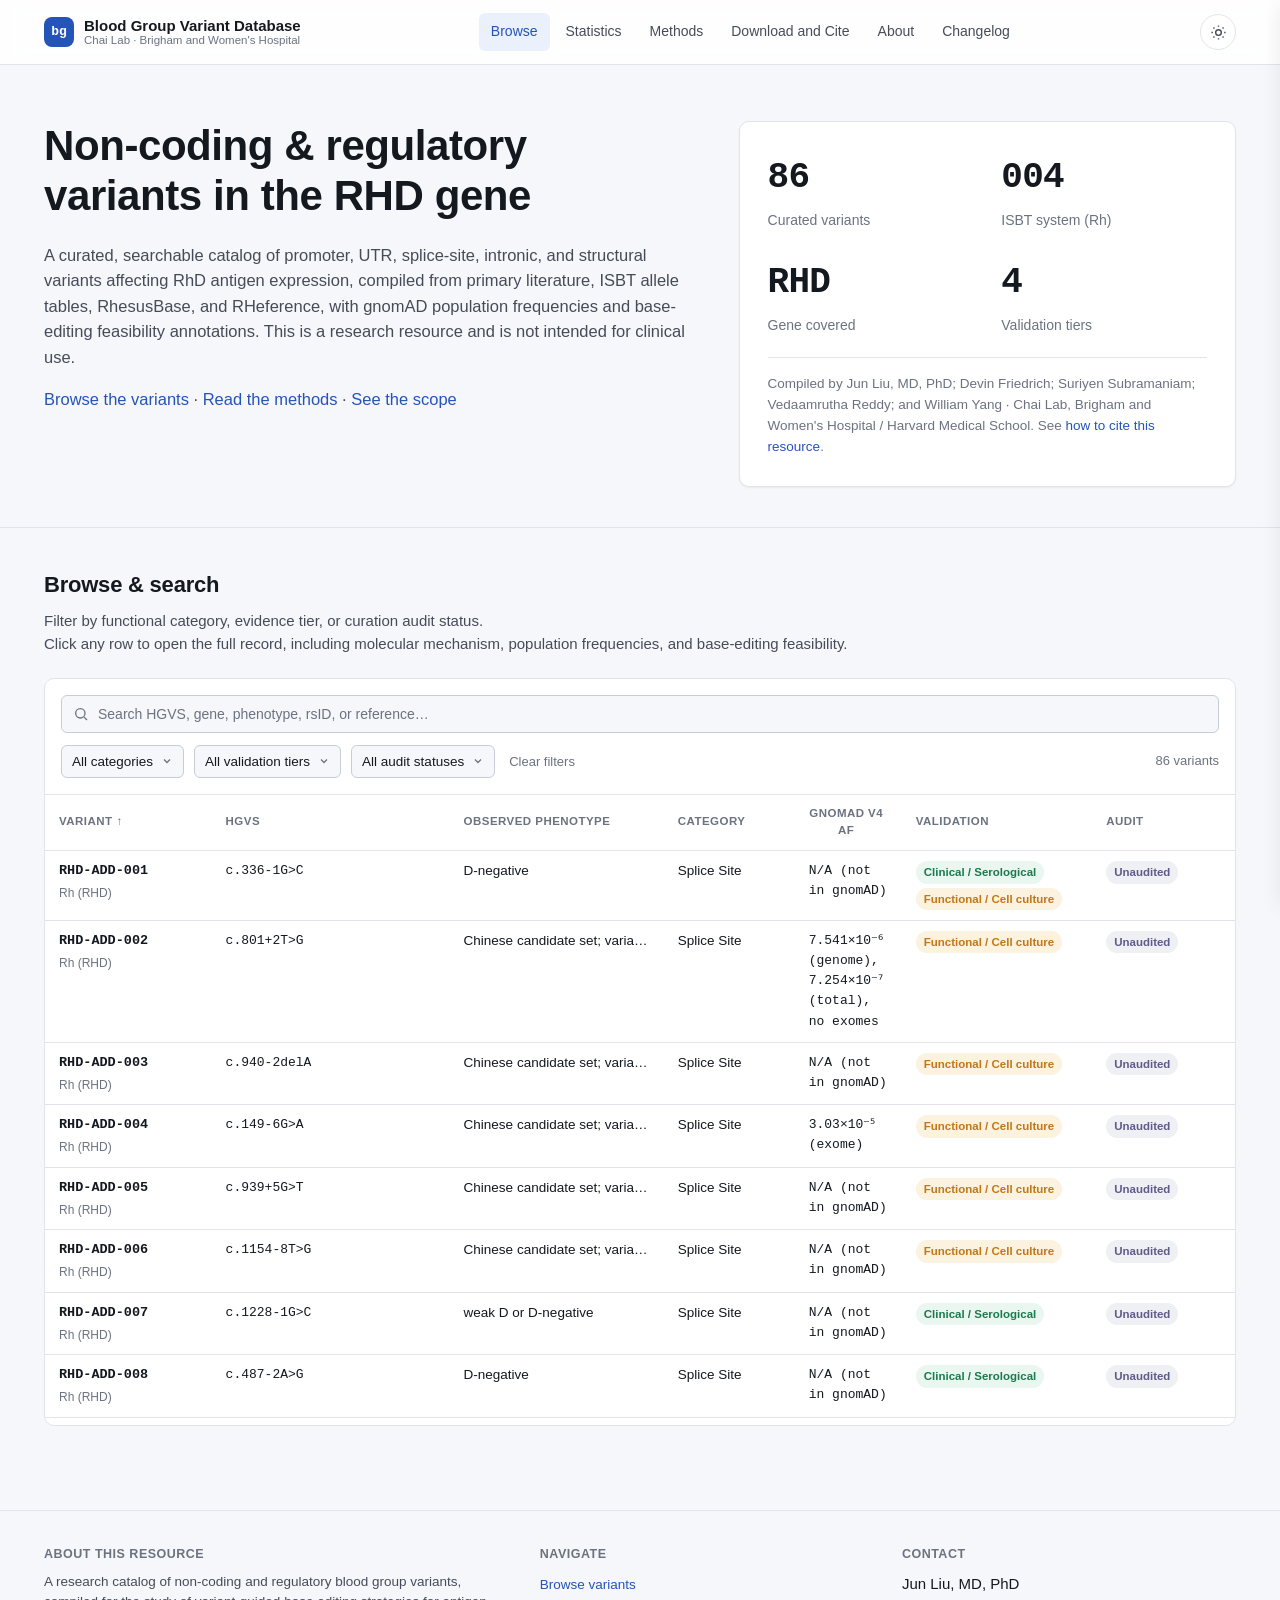
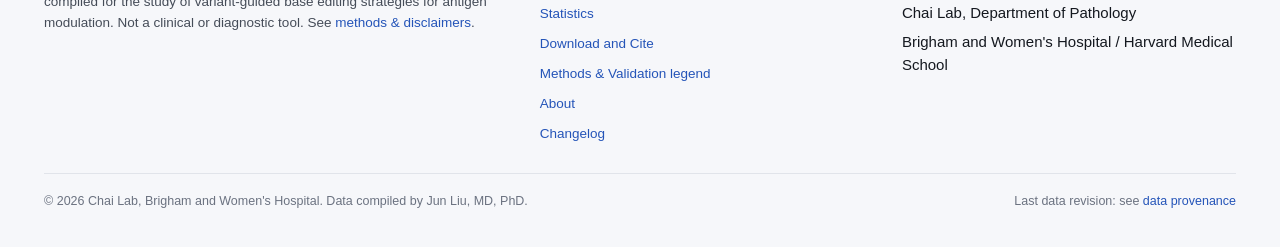
==== commit 677a3202: "RhD Variants" ====
--- a/index.html
+++ b/index.html
@@ -4,7 +4,7 @@
 <meta charset="UTF-8">
 <meta name="viewport" content="width=device-width, initial-scale=1.0">
 <title>Blood Group Variant Database: Non-coding & Regulatory Variants</title>
-<meta name="description" content="A curated database of non-coding and regulatory variants across 6 ISBT blood group systems (ABO, RH, MNS, KEL, FY, JK; 8 genes) with ISBT nomenclature, gnomAD frequencies, validation evidence, and base-editing feasibility annotations.">
+<meta name="description" content="A curated database of non-coding and regulatory variants in the RHD gene (Rh blood group system, ISBT 004) with ISBT nomenclature, gnomAD frequencies, validation evidence, and base-editing feasibility annotations.">
 <link rel="stylesheet" href="assets/style.css">
 </head>
 <body>
@@ -23,6 +23,7 @@
       <a href="about.html">About</a>
       <a href="changelog.html">Changelog</a>
     </div>
+    
     <div class="nav-right">
       <button class="theme-toggle" data-theme-toggle aria-label="Toggle dark mode">
         <svg class="icon-sun" viewBox="0 0 24 24" fill="none" stroke="currentColor" stroke-width="2"><circle cx="12" cy="12" r="4"/><path d="M12 2v2M12 20v2M4.9 4.9l1.4 1.4M17.7 17.7l1.4 1.4M2 12h2M20 12h2M4.9 19.1l1.4-1.4M17.7 6.3l1.4-1.4"/></svg>
@@ -35,15 +36,15 @@
 <header class="hero">
   <div class="wrap hero-grid">
     <div>
-      <h1>Non-coding &amp; regulatory variants across the human blood group systems</h1>
-      <p class="lede">A curated, searchable catalog of promoter, UTR, splice-site, intronic, and structural variants affecting ABO, Rh, Duffy, Kell, Kidd, and MNS antigen expression, compiled from primary literature, ISBT allele tables, and RhesusBase, with gnomAD population frequencies and base-editing feasibility annotations. This is a research resource and is not intended for clinical use.</p>
+      <h1>Non-coding &amp; regulatory variants in the RHD gene</h1>
+      <p class="lede">A curated, searchable catalog of promoter, UTR, splice-site, intronic, and structural variants affecting RhD antigen expression, compiled from primary literature, ISBT allele tables, RhesusBase, and RHeference, with gnomAD population frequencies and base-editing feasibility annotations. This is a research resource and is not intended for clinical use.</p>
       <p class="lede"><a href="#browse">Browse the variants</a> &middot; <a href="methods.html">Read the methods</a> &middot; <a href="methods.html#scope">See the scope</a></p>
     </div>
     <div class="stat-panel">
       <div class="stat-grid">
-        <div><div class="stat-num">234</div><div class="stat-label">Curated variants</div></div>
-        <div><div class="stat-num">6</div><div class="stat-label">ISBT blood group systems</div></div>
-        <div><div class="stat-num">8</div><div class="stat-label">Genes covered</div></div>
+        <div><div class="stat-num">86</div><div class="stat-label">Curated variants</div></div>
+        <div><div class="stat-num">004</div><div class="stat-label">ISBT system (Rh)</div></div>
+        <div><div class="stat-num">RHD</div><div class="stat-label">Gene covered</div></div>
         <div><div class="stat-num">4</div><div class="stat-label">Validation tiers</div></div>
       </div>
       <div class="stat-foot">Compiled by Jun Liu, MD, PhD; Devin Friedrich; Suriyen Subramaniam; Vedaamrutha Reddy; and William Yang &middot; Chai Lab, Brigham and Women's Hospital / Harvard Medical School. See <a href="download-cite.html#cite">how to cite this resource</a>.</div>
@@ -51,30 +52,11 @@
   </div>
 </header>
 
-<section class="section">
-  <div class="wrap">
-    <div class="section-head">
-      <h2>Genes &amp; antigen groupings in this release</h2>
-      <p>Select a gene or antigen grouping to filter the browser below, or open the browser unfiltered and search across all 234 entries.</p>
-    </div>
-    <div class="system-grid">
-      <button class="system-card" data-system-card="ABO"><span class="gene">ABO</span><span class="sys-name">ABO &middot; ISBT 001 &middot; chr9</span><span class="sys-count">56<small>variants</small></span></button>
-      <button class="system-card" data-system-card="RHD"><span class="gene">RHD</span><span class="sys-name">Rh &middot; ISBT 004 &middot; chr1</span><span class="sys-count">86<small>variants</small></span></button>
-      <button class="system-card" data-system-card="RHCE"><span class="gene">RHCE</span><span class="sys-name">Rh &middot; ISBT 004 &middot; chr1</span><span class="sys-count">22<small>variants</small></span></button>
-      <button class="system-card" data-system-card="Duffy"><span class="gene">ACKR1</span><span class="sys-name">Duffy (FY) &middot; ISBT 008 &middot; chr1</span><span class="sys-count">6<small>variants</small></span></button>
-      <button class="system-card" data-system-card="Kell"><span class="gene">KEL</span><span class="sys-name">Kell (KEL) &middot; ISBT 006 &middot; chr7</span><span class="sys-count">19<small>variants</small></span></button>
-      <button class="system-card" data-system-card="Kidd"><span class="gene">SLC14A1</span><span class="sys-name">Kidd (JK) &middot; ISBT 009 &middot; chr18</span><span class="sys-count">13<small>variants</small></span></button>
-      <button class="system-card" data-system-card="MNS"><span class="gene">GYPA / GYPB</span><span class="sys-name">MNS &middot; ISBT 002 &middot; chr4</span><span class="sys-count">22<small>variants</small></span></button>
-      <button class="system-card" data-system-card="KellOther"><span class="gene">KEL</span><span class="sys-name">Kell (KEL) &middot; Kp<sup>a</sup>/Kp<sup>b</sup>, Js<sup>a</sup>/Js<sup>b</sup></span><span class="sys-count">10<small>variants</small></span></button>
-    </div>
-  </div>
-</section>
-
 <section class="section" id="browse">
   <div class="wrap">
     <div class="section-head">
       <h2>Browse &amp; search</h2>
-      <p>Filter by system, functional category, evidence tier, or curation audit status.<br>Click any row to open the full record, including molecular mechanism, population frequencies, and base-editing feasibility.</p>
+      <p>Filter by functional category, evidence tier, or curation audit status.<br>Click any row to open the full record, including molecular mechanism, population frequencies, and base-editing feasibility.</p>
     </div>
 
     <div class="browser-shell">
@@ -86,17 +68,6 @@
           </div>
         </div>
         <div class="filter-row">
-          <select id="f-system" aria-label="Filter by system">
-            <option value="">All systems</option>
-            <option value="ABO">ABO</option>
-            <option value="RHD">RHD</option>
-            <option value="RHCE">RHCE</option>
-            <option value="Duffy">Duffy (ACKR1)</option>
-            <option value="Kidd">Kidd (SLC14A1)</option>
-            <option value="MNS">MNS (GYPA/GYPB)</option>
-            <option value="Kell">Kell (KEL)</option>
-            <option value="KellOther">Kell Other</option>
-          </select>
           <select id="f-category" aria-label="Filter by category">
             <option value="">All categories</option>
           </select>
--- a/assets/style.css
+++ b/assets/style.css
@@ -211,24 +211,6 @@
 .section + .section { padding-top: 0; }
 .section-head { margin-bottom: 22px; }
 .section-head h2 { font-size: 22px; }
-
-/* ---------- system cards ---------- */
-.system-grid { display: grid; grid-template-columns: repeat(4, 1fr); gap: 12px; }
-@media (max-width: 980px) { .system-grid { grid-template-columns: repeat(2, 1fr); } }
-
-.system-card {
-  text-align: left; cursor: pointer;
-  border: 1px solid var(--border); border-radius: var(--radius); background: var(--surface);
-  padding: 16px; display: flex; flex-direction: column; gap: 10px;
-  transition: border-color .15s ease, transform .15s ease;
-  color: inherit; font: inherit;
-}
-.system-card:hover { border-color: var(--accent); transform: translateY(-1px); }
-.system-card.is-active { border-color: var(--accent); background: var(--accent-soft); }
-.system-card .gene { font-family: var(--font-mono); font-weight: 700; font-size: 15px; }
-.system-card .sys-name { font-size: 12.5px; color: var(--muted); }
-.system-card .sys-count { font-family: var(--font-mono); font-size: 20px; font-weight: 700; margin-top: auto; }
-.system-card .sys-count small { font-family: var(--font-sans); font-weight: 500; font-size: 11.5px; color: var(--muted); margin-left: 4px; }
 
 /* ---------- browser toolbar ---------- */
 /* overflow stays visible so the filter dropdown panels aren't clipped */
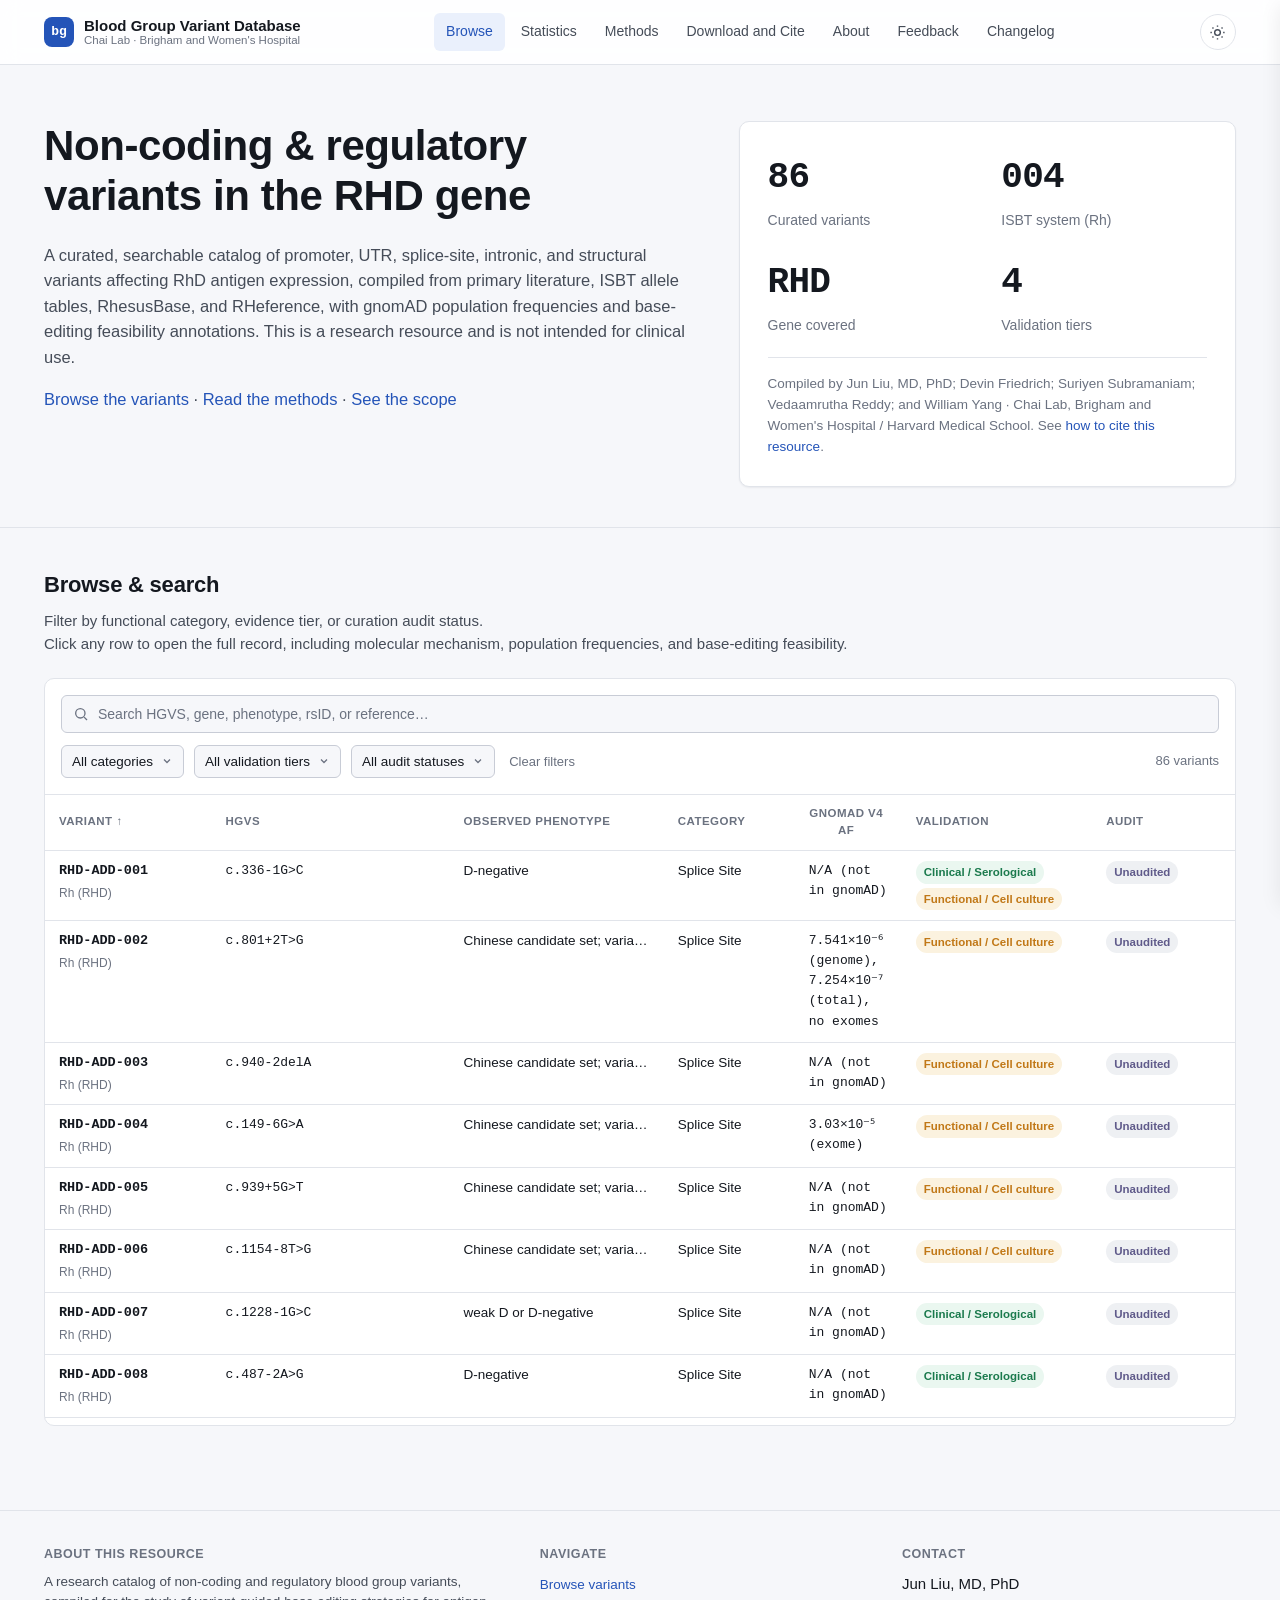
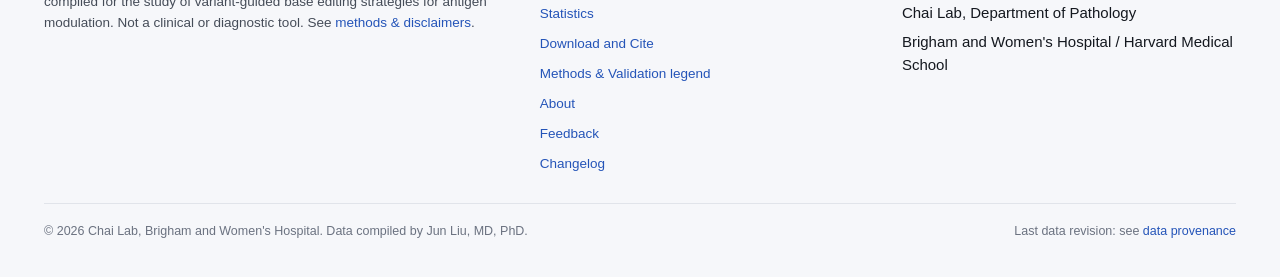
==== commit 0d8f5f68: "Added Feedback form" ====
--- a/index.html
+++ b/index.html
@@ -21,6 +21,7 @@
       <a href="methods.html">Methods</a>
       <a href="download-cite.html">Download and Cite</a>
       <a href="about.html">About</a>
+      <a href="feedback.html">Feedback</a>
       <a href="changelog.html">Changelog</a>
     </div>
     
@@ -145,6 +146,7 @@
           <li><a href="download-cite.html">Download and Cite</a></li>
           <li><a href="methods.html">Methods &amp; Validation legend</a></li>
           <li><a href="about.html">About</a></li>
+          <li><a href="feedback.html">Feedback</a></li>
           <li><a href="changelog.html">Changelog</a></li>
         </ul>
       </div>
--- a/assets/style.css
+++ b/assets/style.css
@@ -153,7 +153,7 @@
 
 /* narrower screens: the page tabs become a row of buttons under the title.
    The bar stops being sticky here, since the extra row would cover too much of the page. */
-@media (max-width: 1040px) {
+@media (max-width: 1120px) {
   .site-nav { position: static; }
   html { scroll-padding-top: 16px; }
   .site-nav .wrap { flex-wrap: wrap; height: auto; padding-top: 10px; padding-bottom: 12px; row-gap: 10px; }
@@ -364,6 +364,30 @@
 .content-page .prose ul, .content-page .prose ol { color: var(--ink-soft); padding-left: 22px; margin: 0 0 1em; }
 .content-page .prose li { margin-bottom: 6px; }
 
+/* ---------- feedback form ---------- */
+.feedback-form { margin-top: 18px; }
+.form-grid { display: grid; grid-template-columns: 1fr 1fr; gap: 16px 20px; }
+.form-field { display: flex; flex-direction: column; gap: 6px; min-width: 0; }
+.form-field-wide { grid-column: 1 / -1; }
+.form-field label { font-size: 13.5px; font-weight: 600; color: var(--ink); }
+.form-field input, .form-field select, .form-field textarea {
+  width: 100%; padding: 9px 12px; border-radius: var(--radius-sm);
+  border: 1px solid var(--border-strong); background: var(--paper); color: var(--ink);
+  font-size: 14px; font-family: var(--font-sans);
+}
+.form-field textarea { resize: vertical; min-height: 150px; line-height: 1.5; }
+.form-field input::placeholder, .form-field textarea::placeholder { color: var(--muted); }
+.req { color: var(--tier-flag); }
+.form-actions { display: flex; align-items: center; gap: 14px; margin-top: 20px; }
+.form-actions .btn:disabled { opacity: .6; cursor: default; }
+.form-hint { font-size: 12.5px; color: var(--muted); }
+.form-status { margin-top: 14px; font-size: 14px; }
+.form-status:empty { display: none; }
+.form-status.is-ok { color: var(--tier-good); }
+.form-status.is-error { color: var(--tier-flag); }
+.form-note { font-size: 12.5px; color: var(--muted); margin-top: 12px; }
+@media (max-width: 640px) { .form-grid { grid-template-columns: 1fr; } }
+
 .card {
   border: 1px solid var(--border); border-radius: var(--radius); background: var(--surface);
   padding: 20px; box-shadow: var(--shadow-sm);
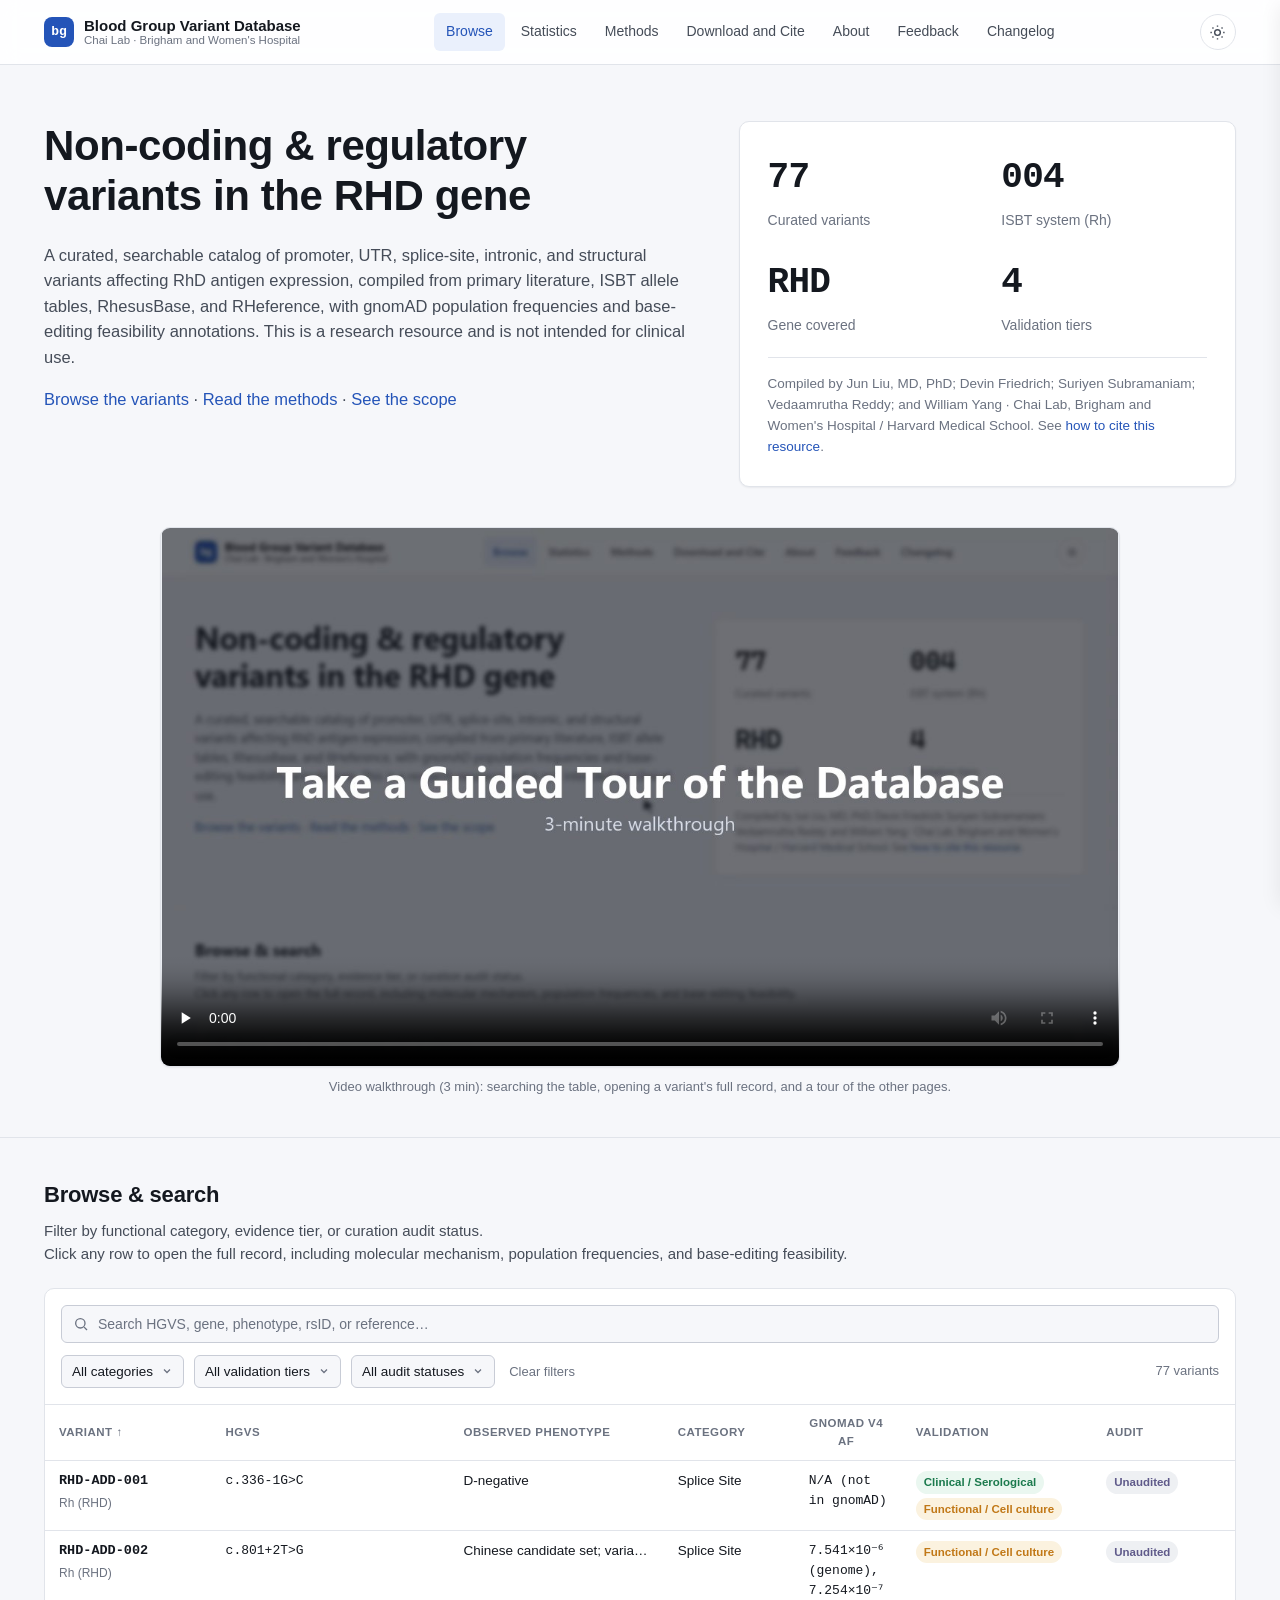
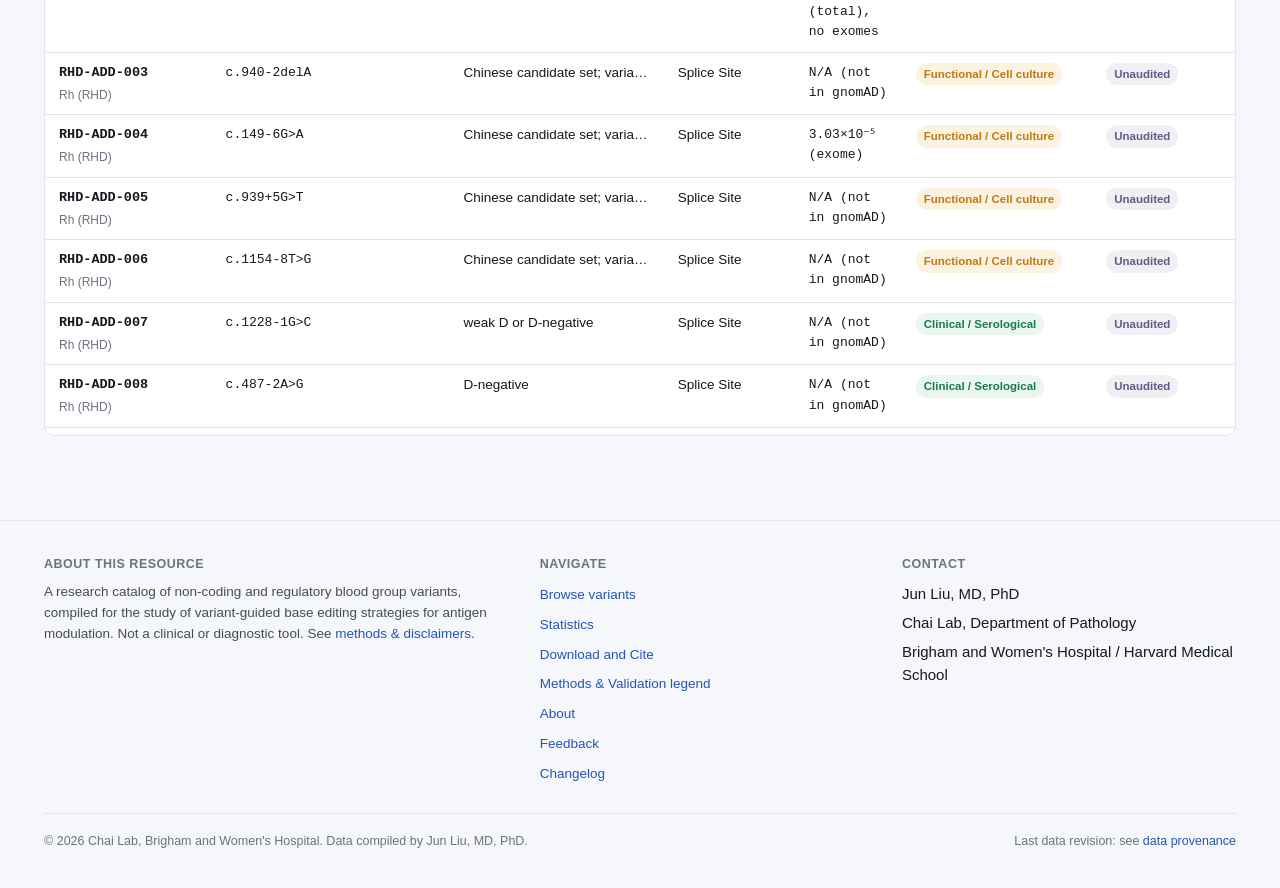
==== commit 1349605e: "Added video guide on home page" ====
--- a/index.html
+++ b/index.html
@@ -43,13 +43,22 @@
     </div>
     <div class="stat-panel">
       <div class="stat-grid">
-        <div><div class="stat-num">86</div><div class="stat-label">Curated variants</div></div>
+        <div><div class="stat-num">77</div><div class="stat-label">Curated variants</div></div>
         <div><div class="stat-num">004</div><div class="stat-label">ISBT system (Rh)</div></div>
         <div><div class="stat-num">RHD</div><div class="stat-label">Gene covered</div></div>
         <div><div class="stat-num">4</div><div class="stat-label">Validation tiers</div></div>
       </div>
       <div class="stat-foot">Compiled by Jun Liu, MD, PhD; Devin Friedrich; Suriyen Subramaniam; Vedaamrutha Reddy; and William Yang &middot; Chai Lab, Brigham and Women's Hospital / Harvard Medical School. See <a href="download-cite.html#cite">how to cite this resource</a>.</div>
     </div>
+  </div>
+  <div class="wrap">
+    <figure class="demo-video">
+      <video controls preload="none" playsinline poster="assets/demo-poster.jpg">
+        <source src="assets/demo.mp4" type="video/mp4">
+        Your browser can't play this video. <a href="assets/demo.mp4">Download the walkthrough (MP4)</a>.
+      </video>
+      <figcaption>Video walkthrough (3 min): searching the table, opening a variant's full record, and a tour of the other pages.</figcaption>
+    </figure>
   </div>
 </header>
 
@@ -83,7 +92,6 @@
           <select id="f-audit" aria-label="Filter by audit status">
             <option value="">All audit statuses</option>
             <option value="Verified">Verified</option>
-            <option value="Likely valid">Likely valid</option>
             <option value="Corrected">Corrected</option>
             <option value="Flagged">Flagged</option>
             <option value="Unaudited">Unaudited</option>
--- a/assets/style.css
+++ b/assets/style.css
@@ -165,6 +165,13 @@
 /* ---------- hero ---------- */
 .hero { padding: 56px 0 40px; border-bottom: 1px solid var(--border); }
 .hero-grid { display: grid; grid-template-columns: 1.3fr 1fr; gap: 48px; align-items: start; }
+/* walkthrough video under the hero text, above the section divider */
+.demo-video { max-width: 960px; margin: 40px auto 0; }
+.demo-video video {
+  display: block; width: 100%; height: auto; aspect-ratio: 16 / 9; background: var(--code-bg);
+  border: 1px solid var(--border); border-radius: var(--radius); box-shadow: var(--shadow-sm);
+}
+.demo-video figcaption { margin-top: 10px; font-size: 13px; color: var(--muted); text-align: center; }
 @media (max-width: 900px) { .hero-grid { grid-template-columns: 1fr; gap: 28px; } }
 
 .eyebrow {
